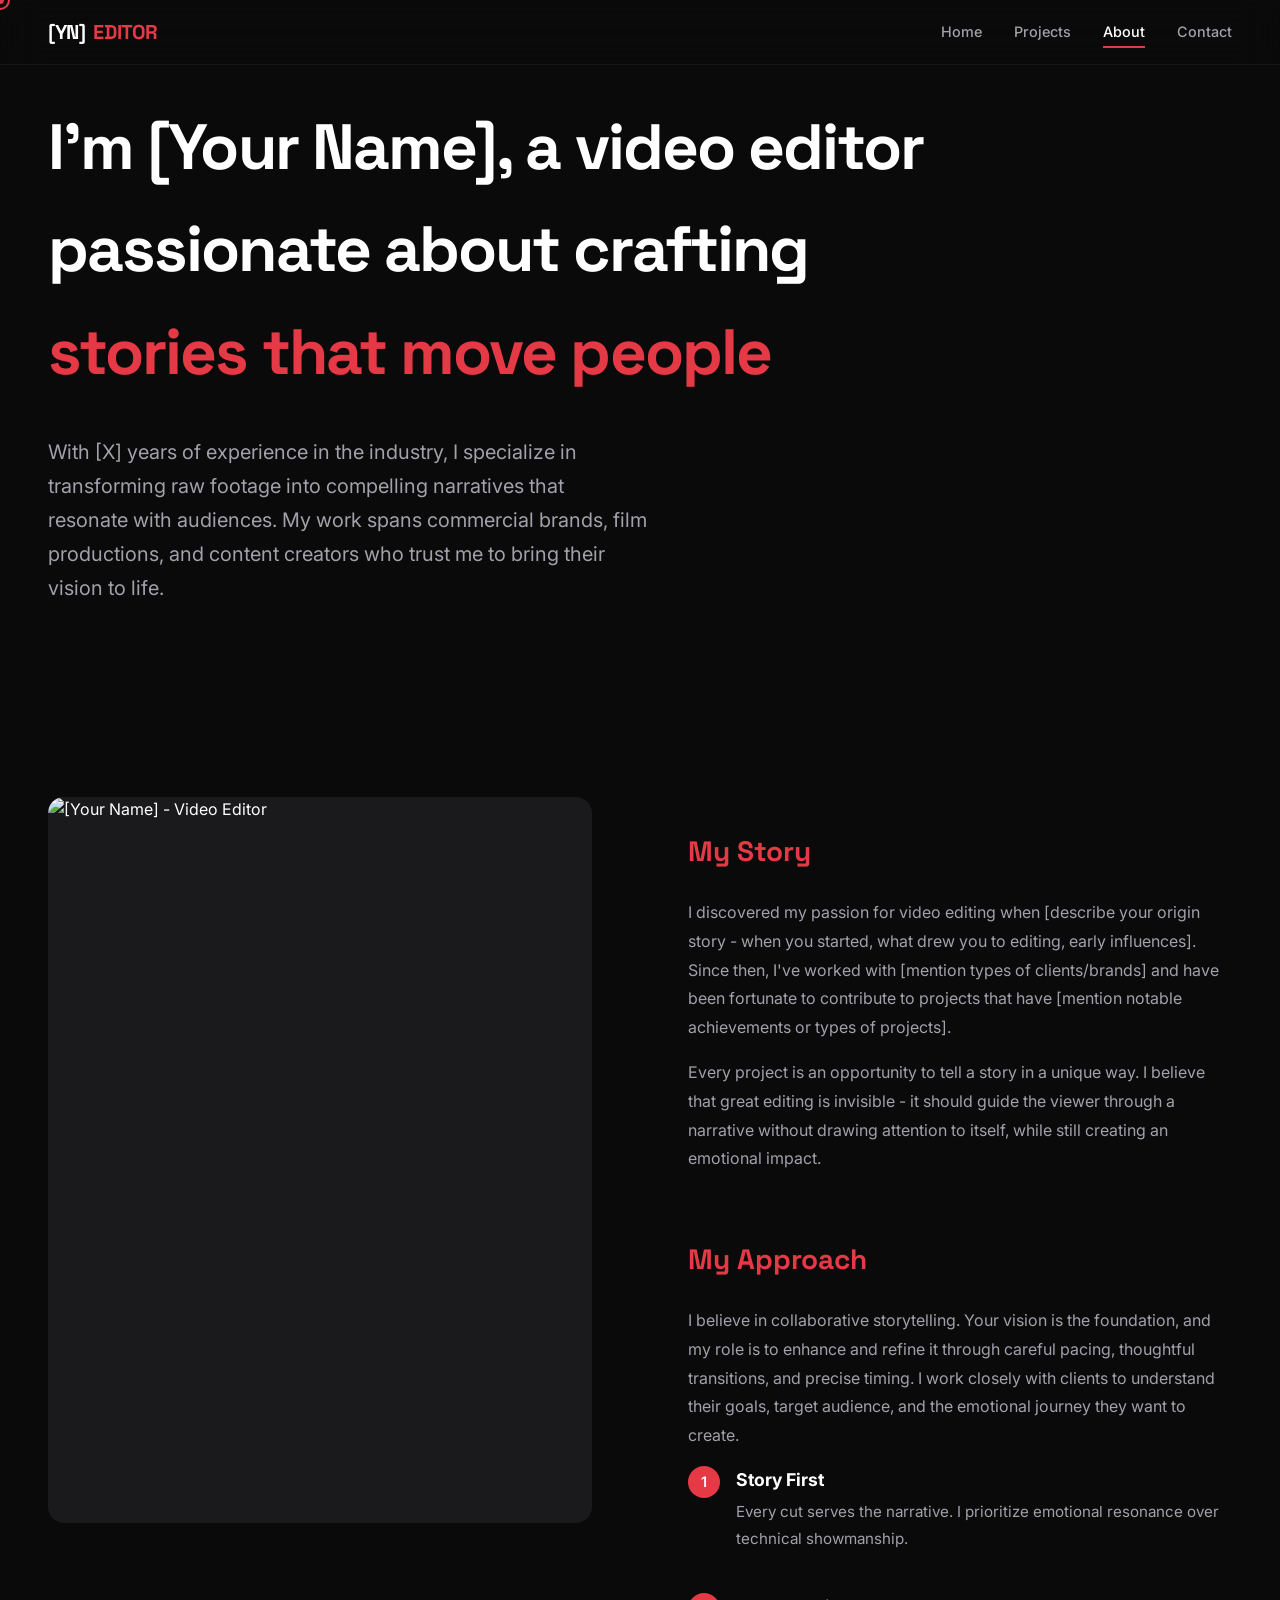
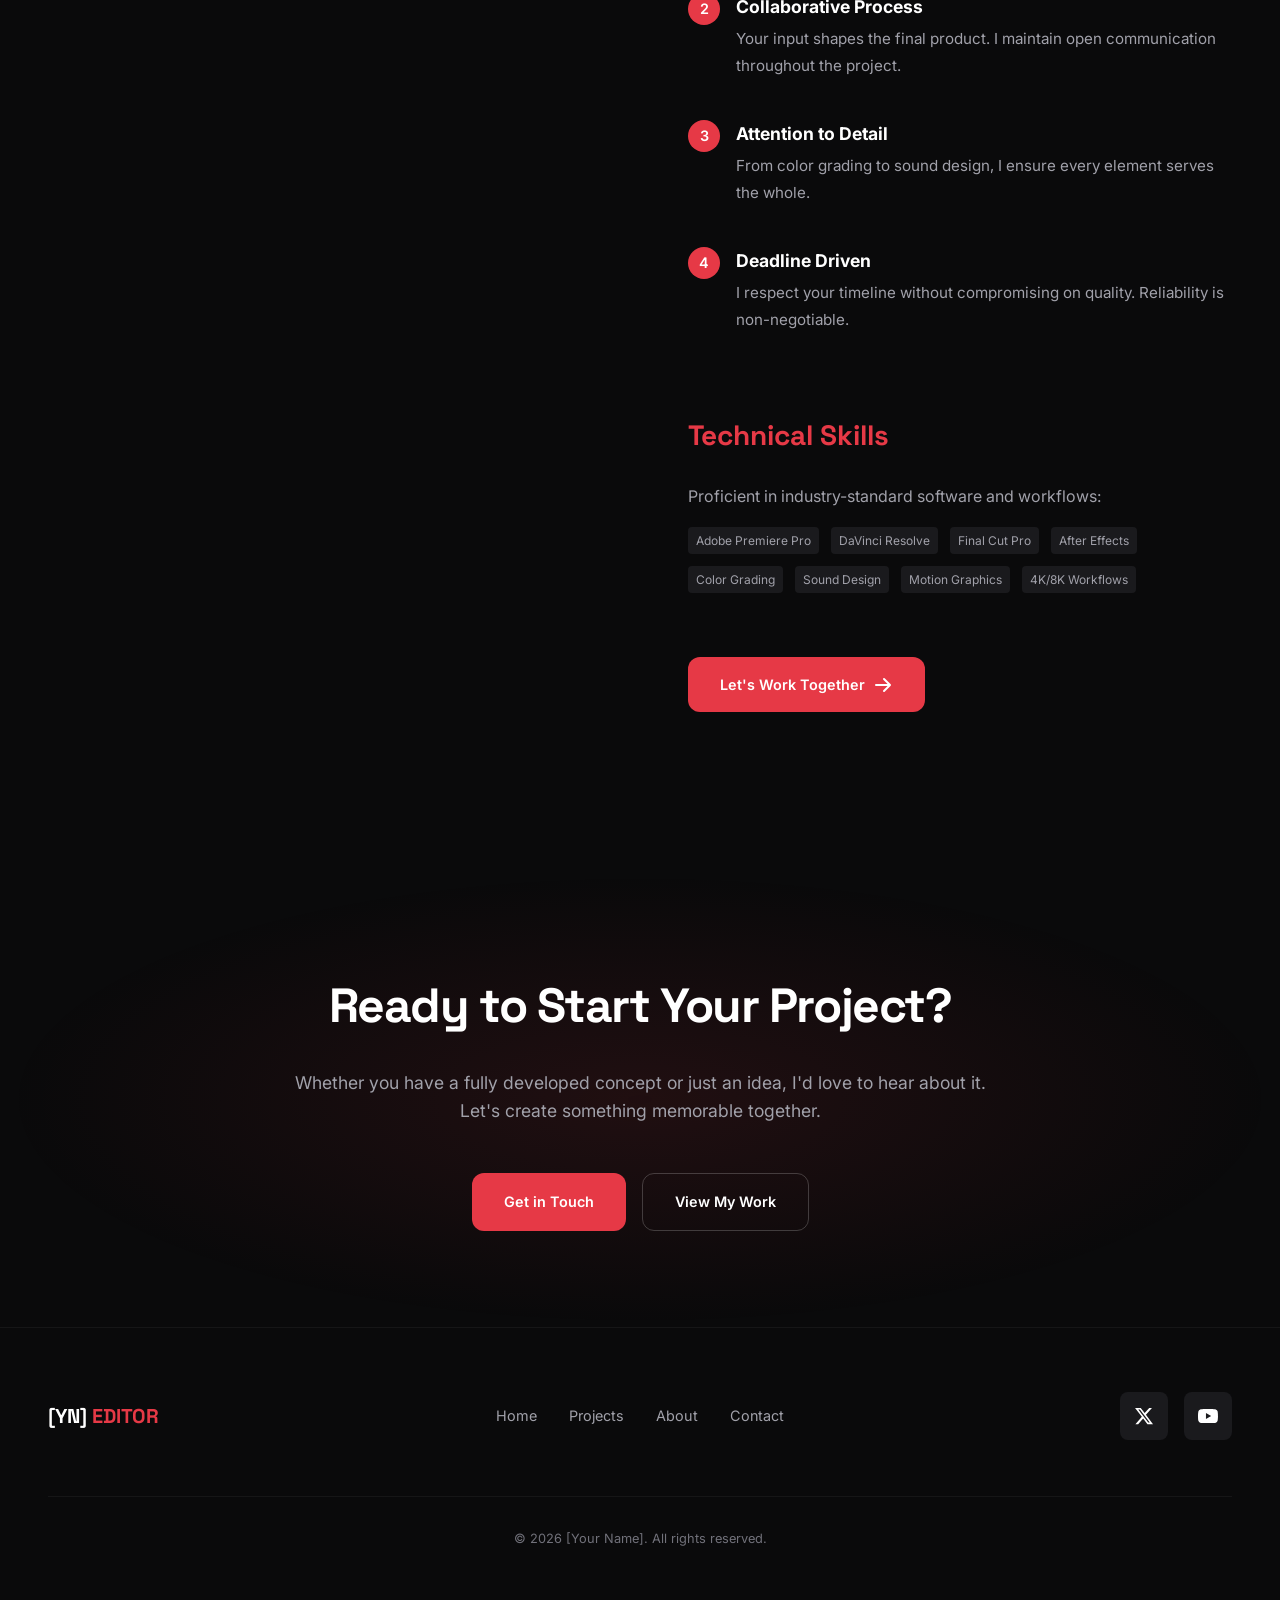
==== video-editor-portfolio/about.html @ 40b0de00 "Add files via upload" ====
<!DOCTYPE html>
<html lang="en">
<head>
  <meta charset="UTF-8">
  <meta name="viewport" content="width=device-width, initial-scale=1.0">
  <meta name="description" content="Learn about [Your Name] - professional video editor specializing in commercial, film, and content creator projects. Discover my approach to visual storytelling.">

  <!-- Favicon -->
  <link rel="icon" type="image/svg+xml" href="data:image/svg+xml,<svg xmlns='http://www.w3.org/2000/svg' viewBox='0 0 100 100'><text y='.9em' font-size='90'>🎬</text></svg>">

  <!-- Fonts -->
  <link rel="preconnect" href="https://fonts.googleapis.com">
  <link rel="preconnect" href="https://fonts.gstatic.com" crossorigin>
  <link href="https://fonts.googleapis.com/css2?family=Inter:wght@400;500;600;700&family=Space+Grotesk:wght@600;700&display=swap" rel="stylesheet">

  <!-- Styles -->
  <link rel="stylesheet" href="css/styles.css">

  <title>About | [Your Name] - Video Editor</title>
</head>
<body>
  <!-- Custom Cursor -->
  <div class="cursor"></div>
  <div class="cursor-follower"></div>

  <!-- Navigation -->
  <nav class="nav">
    <a href="index.html" class="nav-logo">
      [YN] <span>EDITOR</span>
    </a>

    <ul class="nav-links">
      <li><a href="index.html" class="nav-link">Home</a></li>
      <li><a href="projects.html" class="nav-link">Projects</a></li>
      <li><a href="about.html" class="nav-link active">About</a></li>
      <li><a href="contact.html" class="nav-link">Contact</a></li>
    </ul>

    <button class="nav-toggle" aria-label="Toggle menu">
      <span></span>
      <span></span>
      <span></span>
    </button>
  </nav>

  <!-- About Hero -->
  <section class="about-intro">
    <div class="reveal">
      <h1>I'm [Your Name], a video editor passionate about crafting <span class="text-accent">stories that move people</span></h1>
      <p>With [X] years of experience in the industry, I specialize in transforming raw footage into compelling narratives that resonate with audiences. My work spans commercial brands, film productions, and content creators who trust me to bring their vision to life.</p>
    </div>
  </section>

  <!-- About Content -->
  <section class="about-content">
    <div class="about-image reveal">
      <div class="about-image-container">
        <!-- PLACEHOLDER: Replace with your photo -->
        <img src="https://images.unsplash.com/photo-1507003211169-0a1dd7228f2d?w=600&q=80" alt="[Your Name] - Video Editor" loading="lazy">
      </div>
    </div>

    <div class="about-text">
      <!-- Story Section -->
      <div class="about-section reveal">
        <h2>My Story</h2>
        <p>I discovered my passion for video editing when [describe your origin story - when you started, what drew you to editing, early influences]. Since then, I've worked with [mention types of clients/brands] and have been fortunate to contribute to projects that have [mention notable achievements or types of projects].</p>
        <p>Every project is an opportunity to tell a story in a unique way. I believe that great editing is invisible - it should guide the viewer through a narrative without drawing attention to itself, while still creating an emotional impact.</p>
      </div>

      <!-- Approach Section -->
      <div class="about-section reveal">
        <h2>My Approach</h2>
        <p>I believe in collaborative storytelling. Your vision is the foundation, and my role is to enhance and refine it through careful pacing, thoughtful transitions, and precise timing. I work closely with clients to understand their goals, target audience, and the emotional journey they want to create.</p>

        <ul class="philosophy-list">
          <li>
            <span class="philosophy-number">1</span>
            <div class="philosophy-content">
              <h3>Story First</h3>
              <p>Every cut serves the narrative. I prioritize emotional resonance over technical showmanship.</p>
            </div>
          </li>
          <li>
            <span class="philosophy-number">2</span>
            <div class="philosophy-content">
              <h3>Collaborative Process</h3>
              <p>Your input shapes the final product. I maintain open communication throughout the project.</p>
            </div>
          </li>
          <li>
            <span class="philosophy-number">3</span>
            <div class="philosophy-content">
              <h3>Attention to Detail</h3>
              <p>From color grading to sound design, I ensure every element serves the whole.</p>
            </div>
          </li>
          <li>
            <span class="philosophy-number">4</span>
            <div class="philosophy-content">
              <h3>Deadline Driven</h3>
              <p>I respect your timeline without compromising on quality. Reliability is non-negotiable.</p>
            </div>
          </li>
        </ul>
      </div>

      <!-- Skills Section -->
      <div class="about-section reveal">
        <h2>Technical Skills</h2>
        <p>Proficient in industry-standard software and workflows:</p>

        <div class="project-tags" style="gap: 0.75rem; margin-top: 1rem;">
          <span class="project-tag">Adobe Premiere Pro</span>
          <span class="project-tag">DaVinci Resolve</span>
          <span class="project-tag">Final Cut Pro</span>
          <span class="project-tag">After Effects</span>
          <span class="project-tag">Color Grading</span>
          <span class="project-tag">Sound Design</span>
          <span class="project-tag">Motion Graphics</span>
          <span class="project-tag">4K/8K Workflows</span>
        </div>
      </div>

      <!-- CTA -->
      <div class="about-section reveal">
        <a href="contact.html" class="btn btn-primary">
          Let's Work Together
          <svg width="20" height="20" viewBox="0 0 20 20" fill="currentColor">
            <path fill-rule="evenodd" d="M10.293 3.293a1 1 0 011.414 0l6 6a1 1 0 010 1.414l-6 6a1 1 0 01-1.414-1.414L14.586 11H3a1 1 0 110-2h11.586l-4.293-4.293a1 1 0 010-1.414z" clip-rule="evenodd"/>
          </svg>
        </a>
      </div>
    </div>
  </section>

  <!-- CTA Section -->
  <section class="cta-section">
    <div class="cta-content reveal">
      <h2>Ready to Start Your Project?</h2>
      <p>Whether you have a fully developed concept or just an idea, I'd love to hear about it. Let's create something memorable together.</p>
      <div class="cta-buttons">
        <a href="contact.html" class="btn btn-primary">
          Get in Touch
        </a>
        <a href="projects.html" class="btn btn-secondary">
          View My Work
        </a>
      </div>
    </div>
  </section>

  <!-- Footer -->
  <footer class="footer">
    <div class="footer-content">
      <a href="index.html" class="footer-logo">
        [YN] <span>EDITOR</span>
      </a>

      <div class="footer-links">
        <a href="index.html" class="footer-link">Home</a>
        <a href="projects.html" class="footer-link">Projects</a>
        <a href="about.html" class="footer-link">About</a>
        <a href="contact.html" class="footer-link">Contact</a>
      </div>

      <div class="footer-social">
        <a href="#" class="social-link" aria-label="X (Twitter)">
          <svg viewBox="0 0 24 24" fill="currentColor">
            <path d="M18.244 2.25h3.308l-7.227 8.26 8.502 11.24H16.17l-5.214-6.817L4.99 21.75H1.68l7.73-8.835L1.254 2.25H8.08l4.713 6.231zm-1.161 17.52h1.833L7.084 4.126H5.117z"/>
          </svg>
        </a>
        <a href="#" class="social-link" aria-label="YouTube">
          <svg viewBox="0 0 24 24" fill="currentColor">
            <path d="M23.498 6.186a3.016 3.016 0 0 0-2.122-2.136C19.505 3.545 12 3.545 12 3.545s-7.505 0-9.377.505A3.017 3.017 0 0 0 .502 6.186C0 8.07 0 12 0 12s0 3.93.502 5.814a3.016 3.016 0 0 0 2.122 2.136c1.871.505 9.376.505 9.376.505s7.505 0 9.377-.505a3.015 3.015 0 0 0 2.122-2.136C24 15.93 24 12 24 12s0-3.93-.502-5.814zM9.545 15.568V8.432L15.818 12l-6.273 3.568z"/>
          </svg>
        </a>
      </div>

      <p class="footer-copyright">
        © 2026 [Your Name]. All rights reserved.
      </p>
    </div>
  </footer>

  <script src="js/main.js"></script>
</body>
</html>
---- video-editor-portfolio/css/styles.css ----
/* ========================================
   VIDEO EDITOR PORTFOLIO - MAIN STYLES
   Experimental & Cinematic Design
   ======================================== */

/* CSS CUSTOM PROPERTIES */
:root {
  /* Colors - Dark Cinematic Palette */
  --color-bg-primary: #0a0a0b;
  --color-bg-secondary: #111113;
  --color-bg-tertiary: #1a1a1d;
  --color-bg-card: #141416;

  /* Accent Colors */
  --color-accent-primary: #e63946;
  --color-accent-secondary: #f4a261;
  --color-accent-glow: rgba(230, 57, 70, 0.4);

  /* Text Colors */
  --color-text-primary: #ffffff;
  --color-text-secondary: #a1a1aa;
  --color-text-muted: #71717a;

  /* Typography */
  --font-main: 'Inter', -apple-system, BlinkMacSystemFont, 'Segoe UI', sans-serif;
  --font-display: 'Space Grotesk', 'Inter', sans-serif;

  /* Spacing */
  --space-xs: 0.25rem;
  --space-sm: 0.5rem;
  --space-md: 1rem;
  --space-lg: 1.5rem;
  --space-xl: 2rem;
  --space-2xl: 3rem;
  --space-3xl: 4rem;
  --space-4xl: 6rem;

  /* Transitions */
  --transition-fast: 150ms cubic-bezier(0.4, 0, 0.2, 1);
  --transition-base: 300ms cubic-bezier(0.4, 0, 0.2, 1);
  --transition-slow: 500ms cubic-bezier(0.4, 0, 0.2, 1);
  --transition-smooth: 600ms cubic-bezier(0.34, 1.56, 0.64, 1);

  /* Border Radius */
  --radius-sm: 4px;
  --radius-md: 8px;
  --radius-lg: 12px;
  --radius-xl: 16px;
  --radius-full: 9999px;

  /* Shadows */
  --shadow-glow: 0 0 40px var(--color-accent-glow);
  --shadow-card: 0 4px 24px rgba(0, 0, 0, 0.4);
  --shadow-hover: 0 8px 40px rgba(0, 0, 0, 0.6);
}

/* ========================================
   BASE RESET & TYPOGRAPHY
   ======================================== */

*, *::before, *::after {
  margin: 0;
  padding: 0;
  box-sizing: border-box;
}

html {
  scroll-behavior: smooth;
  -webkit-font-smoothing: antialiased;
  -moz-osx-font-smoothing: grayscale;
}

body {
  font-family: var(--font-main);
  background-color: var(--color-bg-primary);
  color: var(--color-text-primary);
  line-height: 1.6;
  overflow-x: hidden;
  cursor: none; /* Custom cursor enabled */
}

a {
  color: inherit;
  text-decoration: none;
  cursor: none;
}

button {
  font-family: inherit;
  cursor: none;
  border: none;
  background: none;
}

img, video {
  max-width: 100%;
  height: auto;
  display: block;
}

/* Custom Cursor */
.cursor {
  width: 20px;
  height: 20px;
  border: 2px solid var(--color-accent-primary);
  border-radius: 50%;
  position: fixed;
  pointer-events: none;
  z-index: 10000;
  transition: transform 0.1s ease, background 0.2s ease;
  transform: translate(-50%, -50%);
}

.cursor.hover {
  transform: translate(-50%, -50%) scale(1.5);
  background: var(--color-accent-primary);
  opacity: 0.3;
}

.cursor-follower {
  width: 8px;
  height: 8px;
  background: var(--color-accent-primary);
  border-radius: 50%;
  position: fixed;
  pointer-events: none;
  z-index: 10001;
  transition: transform 0.08s ease;
  transform: translate(-50%, -50%);
}

/* ========================================
   NAVIGATION
   ======================================== */

.nav {
  position: fixed;
  top: 0;
  left: 0;
  right: 0;
  z-index: 1000;
  padding: var(--space-md) var(--space-2xl);
  display: flex;
  justify-content: space-between;
  align-items: center;
  background: rgba(10, 10, 11, 0.8);
  backdrop-filter: blur(20px);
  border-bottom: 1px solid rgba(255, 255, 255, 0.05);
  transition: transform var(--transition-base);
}

.nav.hidden {
  transform: translateY(-100%);
}

.nav-logo {
  font-family: var(--font-display);
  font-size: 1.25rem;
  font-weight: 700;
  letter-spacing: -0.02em;
  color: var(--color-text-primary);
  display: flex;
  align-items: center;
  gap: var(--space-sm);
}

.nav-logo span {
  color: var(--color-accent-primary);
}

.nav-links {
  display: flex;
  gap: var(--space-xl);
  list-style: none;
}

.nav-link {
  font-size: 0.9rem;
  font-weight: 500;
  color: var(--color-text-secondary);
  position: relative;
  padding: var(--space-sm) 0;
  transition: color var(--transition-fast);
}

.nav-link::after {
  content: '';
  position: absolute;
  bottom: 0;
  left: 0;
  width: 0;
  height: 2px;
  background: var(--color-accent-primary);
  transition: width var(--transition-base);
}

.nav-link:hover,
.nav-link.active {
  color: var(--color-text-primary);
}

.nav-link:hover::after,
.nav-link.active::after {
  width: 100%;
}

/* Mobile Menu Toggle */
.nav-toggle {
  display: none;
  flex-direction: column;
  gap: 5px;
  padding: var(--space-sm);
}

.nav-toggle span {
  width: 24px;
  height: 2px;
  background: var(--color-text-primary);
  transition: var(--transition-base);
}

/* ========================================
   HERO SECTION
   ======================================== */

.hero {
  min-height: 100vh;
  display: flex;
  flex-direction: column;
  justify-content: center;
  padding: var(--space-4xl) var(--space-2xl);
  position: relative;
  overflow: hidden;
}

.hero::before {
  content: '';
  position: absolute;
  top: 0;
  left: 0;
  right: 0;
  bottom: 0;
  background:
    radial-gradient(ellipse at 20% 20%, rgba(230, 57, 70, 0.08) 0%, transparent 50%),
    radial-gradient(ellipse at 80% 80%, rgba(244, 162, 97, 0.05) 0%, transparent 50%);
  pointer-events: none;
}

.hero-content {
  max-width: 800px;
  position: relative;
  z-index: 1;
}

.hero-badge {
  display: inline-flex;
  align-items: center;
  gap: var(--space-sm);
  padding: var(--space-xs) var(--space-md);
  background: rgba(230, 57, 70, 0.1);
  border: 1px solid rgba(230, 57, 70, 0.3);
  border-radius: var(--radius-full);
  font-size: 0.8rem;
  color: var(--color-accent-primary);
  margin-bottom: var(--space-xl);
  animation: fadeInUp 0.8s ease forwards;
}

.hero-badge::before {
  content: '';
  width: 6px;
  height: 6px;
  background: rgba(170, 255, 0, 1);
  border-radius: 50%;
  animation: pulse 2s infinite;
}

.hero-title {
  font-family: var(--font-display);
  font-size: clamp(3rem, 10vw, 7rem);
  font-weight: 700;
  line-height: 0.95;
  letter-spacing: -0.04em;
  margin-bottom: var(--space-xl);
  animation: fadeInUp 0.8s ease 0.1s forwards;
  opacity: 0;
}

.hero-title .line {
  display: block;
}

.hero-title .highlight {
  color: var(--color-accent-primary);
  position: relative;
}

.hero-subtitle {
  font-size: 1.25rem;
  color: var(--color-text-secondary);
  max-width: 500px;
  margin-bottom: var(--space-2xl);
  animation: fadeInUp 0.8s ease 0.2s forwards;
  opacity: 0;
}

.hero-cta {
  display: flex;
  gap: var(--space-md);
  flex-wrap: wrap;
  animation: fadeInUp 0.8s ease 0.3s forwards;
  opacity: 0;
}

/* Hero Scroll Indicator */
.hero-scroll {
  position: absolute;
  bottom: var(--space-2xl);
  left: 50%;
  transform: translateX(-50%);
  display: flex;
  flex-direction: column;
  align-items: center;
  gap: var(--space-sm);
  animation: fadeInUp 0.8s ease 0.5s forwards, float 3s ease-in-out infinite 1s;
  opacity: 0;
}

.hero-scroll span {
  font-size: 0.75rem;
  color: var(--color-text-muted);
  text-transform: uppercase;
  letter-spacing: 0.1em;
}

.hero-scroll .mouse {
  width: 24px;
  height: 38px;
  border: 2px solid var(--color-text-muted);
  border-radius: var(--radius-full);
  position: relative;
}

.hero-scroll .mouse::before {
  content: '';
  position: absolute;
  top: 8px;
  left: 50%;
  width: 4px;
  height: 8px;
  background: var(--color-accent-primary);
  border-radius: var(--radius-full);
  transform: translateX(-50%);
  animation: scroll 2s ease-in-out infinite;
}

/* ========================================
   BUTTONS
   ======================================== */

.btn {
  display: inline-flex;
  align-items: center;
  justify-content: center;
  gap: var(--space-sm);
  padding: var(--space-md) var(--space-xl);
  font-size: 0.9rem;
  font-weight: 600;
  border-radius: var(--radius-lg);
  transition: var(--transition-base);
  position: relative;
  overflow: hidden;
}

.btn-primary {
  background: var(--color-accent-primary);
  color: var(--color-text-primary);
}

.btn-primary:hover {
  background: #c1121f;
  transform: translateY(-2px);
  box-shadow: var(--shadow-glow);
}

.btn-secondary {
  background: transparent;
  color: var(--color-text-primary);
  border: 1px solid rgba(255, 255, 255, 0.2);
}

.btn-secondary:hover {
  background: rgba(255, 255, 255, 0.05);
  border-color: rgba(255, 255, 255, 0.4);
}

.btn-ghost {
  color: var(--color-text-secondary);
}

.btn-ghost:hover {
  color: var(--color-text-primary);
}

/* ========================================
   SECTION STYLES
   ======================================== */

.section {
  padding: var(--space-4xl) var(--space-2xl);
  position: relative;
}

.section-header {
  margin-bottom: var(--space-3xl);
}

.section-title {
  font-family: var(--font-display);
  font-size: clamp(2rem, 5vw, 3.5rem);
  font-weight: 700;
  letter-spacing: -0.03em;
  margin-bottom: var(--space-md);
}

.section-subtitle {
  font-size: 1.1rem;
  color: var(--color-text-secondary);
  max-width: 600px;
}

/* ========================================
   CLIENT LOGOS SECTION
   ======================================== */

.clients {
  padding: var(--space-3xl) var(--space-2xl);
  border-top: 1px solid rgba(255, 255, 255, 0.05);
  border-bottom: 1px solid rgba(255, 255, 255, 0.05);
  overflow: hidden;
}

.clients-title {
  font-size: 0.8rem;
  text-transform: uppercase;
  letter-spacing: 0.1em;
  color: var(--color-text-muted);
  margin-bottom: var(--space-xl);
  text-align: center;
}

.clients-track {
  display: flex;
  gap: var(--space-3xl);
  animation: scroll 20s linear infinite;
}

.clients-track:hover {
  animation-play-state: paused;
}

.client-logo {
  flex-shrink: 0;
  height: 40px;
  display: flex;
  align-items: center;
  justify-content: center;
  opacity: 0.5;
  transition: opacity var(--transition-fast);
}

.client-logo:hover {
  opacity: 1;
}

.client-logo svg {
  height: 100%;
  width: auto;
}

/* ========================================
   FILTER BUTTONS
   ======================================== */

.filter {
  display: flex;
  gap: var(--space-sm);
  flex-wrap: wrap;
  margin-bottom: var(--space-2xl);
}

.filter-btn {
  padding: var(--space-sm) var(--space-lg);
  font-size: 0.85rem;
  font-weight: 500;
  color: var(--color-text-secondary);
  background: var(--color-bg-tertiary);
  border-radius: var(--radius-full);
  transition: var(--transition-base);
  border: 1px solid transparent;
}

.filter-btn:hover {
  color: var(--color-text-primary);
  background: var(--color-bg-card);
}

.filter-btn.active {
  color: var(--color-text-primary);
  background: var(--color-accent-primary);
  border-color: var(--color-accent-primary);
}

/* ========================================
   PROJECT GRID
   ======================================== */

.projects-grid {
  display: grid;
  grid-template-columns: repeat(auto-fit, minmax(350px, 1fr));
  gap: var(--space-xl);
}

.project-card {
  position: relative;
  border-radius: var(--radius-xl);
  overflow: hidden;
  background: var(--color-bg-card);
  transition: var(--transition-smooth);
  opacity: 1;
  transform: translateY(0);
}

.project-card.hidden {
  display: none;
}

.project-card.animating {
  opacity: 0;
  transform: translateY(20px);
}

.project-card:hover {
  transform: translateY(-8px);
  box-shadow: var(--shadow-hover);
}

.project-thumbnail {
  position: relative;
  aspect-ratio: 16/9;
  overflow: hidden;
  background: var(--color-bg-tertiary);
}

.project-thumbnail img {
  width: 100%;
  height: 100%;
  object-fit: cover;
  transition: transform var(--transition-slow);
}

.project-card:hover .project-thumbnail img {
  transform: scale(1.05);
}

.project-overlay {
  position: absolute;
  inset: 0;
  background: linear-gradient(to top, rgba(0, 0, 0, 0.9) 0%, transparent 60%);
  display: flex;
  flex-direction: column;
  justify-content: flex-end;
  padding: var(--space-xl);
  opacity: 0;
  transition: opacity var(--transition-base);
}

.project-card:hover .project-overlay {
  opacity: 1;
}

.project-overlay .btn {
  align-self: flex-start;
  margin-top: var(--space-md);
}

.project-category {
  display: inline-flex;
  align-items: center;
  gap: var(--space-xs);
  font-size: 0.75rem;
  text-transform: uppercase;
  letter-spacing: 0.1em;
  color: var(--color-accent-secondary);
  margin-bottom: var(--space-sm);
}

.project-info {
  padding: var(--space-lg);
}

.project-client {
  font-size: 0.85rem;
  color: var(--color-text-muted);
  margin-bottom: var(--space-xs);
}

.project-title {
  font-family: var(--font-display);
  font-size: 1.25rem;
  font-weight: 600;
  margin-bottom: var(--space-sm);
}

.project-tags {
  display: flex;
  gap: var(--space-sm);
  flex-wrap: wrap;
}

.project-tag {
  font-size: 0.75rem;
  padding: var(--space-xs) var(--space-sm);
  background: var(--color-bg-tertiary);
  color: var(--color-text-secondary);
  border-radius: var(--radius-sm);
}

/* Asymmetric Layout for Featured Projects */
.project-card.large {
  grid-column: span 2;
}

@media (max-width: 768px) {
  .project-card.large {
    grid-column: span 1;
  }
}

/* ========================================
   PROJECT DETAIL PAGE
   ======================================== */

.project-hero {
  min-height: 60vh;
  display: flex;
  flex-direction: column;
  justify-content: flex-end;
  padding: var(--space-4xl) var(--space-2xl);
  position: relative;
  background: var(--color-bg-secondary);
}

.project-hero::before {
  content: '';
  position: absolute;
  inset: 0;
  background: linear-gradient(to top, var(--color-bg-primary) 0%, transparent 50%);
  pointer-events: none;
}

.project-hero-content {
  max-width: 800px;
  position: relative;
  z-index: 1;
}

.project-hero .project-category {
  margin-bottom: var(--space-lg);
}

.project-hero h1 {
  font-family: var(--font-display);
  font-size: clamp(2.5rem, 6vw, 4rem);
  font-weight: 700;
  letter-spacing: -0.03em;
  margin-bottom: var(--space-lg);
}

.project-meta {
  display: flex;
  gap: var(--space-xl);
  flex-wrap: wrap;
  margin-bottom: var(--space-xl);
}

.project-meta-item {
  display: flex;
  flex-direction: column;
  gap: var(--space-xs);
}

.project-meta-label {
  font-size: 0.75rem;
  text-transform: uppercase;
  letter-spacing: 0.1em;
  color: var(--color-text-muted);
}

.project-meta-value {
  font-weight: 500;
}

.project-video {
  width: 100%;
  max-width: 1200px;
  margin: 0 auto;
  padding: var(--space-2xl);
}

.video-container {
  position: relative;
  aspect-ratio: 16/9;
  border-radius: var(--radius-xl);
  overflow: hidden;
  background: var(--color-bg-tertiary);
}

.video-container iframe,
.video-container video {
  width: 100%;
  height: 100%;
  border: none;
}

.project-description {
  max-width: 800px;
  margin: 0 auto;
  padding: var(--space-3xl) var(--space-2xl);
}

.project-description h2 {
  font-family: var(--font-display);
  font-size: 1.75rem;
  margin-bottom: var(--space-lg);
}

.project-description p {
  font-size: 1.1rem;
  color: var(--color-text-secondary);
  margin-bottom: var(--space-lg);
}

/* ========================================
   ABOUT PAGE
   ======================================== */

.about-intro {
  min-height: 60vh;
  display: flex;
  flex-direction: column;
  justify-content: center;
  padding: var(--space-4xl) var(--space-2xl);
}

.about-intro h1 {
  font-family: var(--font-display);
  font-size: clamp(2.5rem, 6vw, 4rem);
  font-weight: 700;
  letter-spacing: -0.03em;
  max-width: 900px;
  margin-bottom: var(--space-xl);
}

.about-intro p {
  font-size: 1.25rem;
  color: var(--color-text-secondary);
  max-width: 600px;
  line-height: 1.7;
}

.about-content {
  display: grid;
  grid-template-columns: 1fr 1fr;
  gap: var(--space-4xl);
  padding: var(--space-4xl) var(--space-2xl);
  max-width: 1400px;
  margin: 0 auto;
}

.about-image {
  position: relative;
}

.about-image-container {
  position: sticky;
  top: 100px;
  aspect-ratio: 3/4;
  border-radius: var(--radius-xl);
  overflow: hidden;
  background: var(--color-bg-tertiary);
}

.about-image-container img {
  width: 100%;
  height: 100%;
  object-fit: cover;
}

.about-text {
  padding-top: var(--space-xl);
}

.about-section {
  margin-bottom: var(--space-3xl);
}

.about-section h2 {
  font-family: var(--font-display);
  font-size: 1.75rem;
  margin-bottom: var(--space-lg);
  color: var(--color-accent-primary);
}

.about-section p {
  color: var(--color-text-secondary);
  margin-bottom: var(--space-md);
  line-height: 1.8;
}

.philosophy-list {
  list-style: none;
  display: flex;
  flex-direction: column;
  gap: var(--space-lg);
}

.philosophy-list li {
  display: flex;
  gap: var(--space-md);
  align-items: flex-start;
}

.philosophy-number {
  width: 32px;
  height: 32px;
  display: flex;
  align-items: center;
  justify-content: center;
  background: var(--color-accent-primary);
  color: var(--color-text-primary);
  font-weight: 600;
  font-size: 0.9rem;
  border-radius: var(--radius-full);
  flex-shrink: 0;
}

.philosophy-content h3 {
  font-size: 1.1rem;
  margin-bottom: var(--space-xs);
}

.philosophy-content p {
  font-size: 0.95rem;
}

/* ========================================
   CONTACT PAGE
   ======================================== */

.contact-hero {
  min-height: 50vh;
  display: flex;
  flex-direction: column;
  justify-content: center;
  padding: var(--space-4xl) var(--space-2xl);
}

.contact-hero h1 {
  font-family: var(--font-display);
  font-size: clamp(2.5rem, 6vw, 4rem);
  font-weight: 700;
  letter-spacing: -0.03em;
  margin-bottom: var(--space-lg);
}

.contact-hero p {
  font-size: 1.25rem;
  color: var(--color-text-secondary);
  max-width: 500px;
}

.contact-content {
  display: grid;
  grid-template-columns: 1fr 1fr;
  gap: var(--space-4xl);
  padding: var(--space-2xl) var(--space-2xl) var(--space-4xl);
  max-width: 1200px;
  margin: 0 auto;
}

.contact-form-container {
  background: var(--color-bg-secondary);
  padding: var(--space-2xl);
  border-radius: var(--radius-xl);
  border: 1px solid rgba(255, 255, 255, 0.05);
}

.contact-form h2 {
  font-family: var(--font-display);
  font-size: 1.5rem;
  margin-bottom: var(--space-xl);
}

.form-group {
  margin-bottom: var(--space-lg);
}

.form-group label {
  display: block;
  font-size: 0.85rem;
  font-weight: 500;
  margin-bottom: var(--space-sm);
  color: var(--color-text-secondary);
}

.form-group input,
.form-group textarea,
.form-group select {
  width: 100%;
  padding: var(--space-md);
  font-family: inherit;
  font-size: 1rem;
  color: var(--color-text-primary);
  background: var(--color-bg-primary);
  border: 1px solid rgba(255, 255, 255, 0.1);
  border-radius: var(--radius-md);
  transition: var(--transition-fast);
}

.form-group input:focus,
.form-group textarea:focus,
.form-group select:focus {
  outline: none;
  border-color: var(--color-accent-primary);
  box-shadow: 0 0 0 3px rgba(230, 57, 70, 0.1);
}

.form-group textarea {
  min-height: 150px;
  resize: vertical;
}

.form-row {
  display: grid;
  grid-template-columns: 1fr 1fr;
  gap: var(--space-md);
}

.form-submit {
  width: 100%;
  padding: var(--space-md);
  margin-top: var(--space-md);
}

.form-note {
  font-size: 0.8rem;
  color: var(--color-text-muted);
  text-align: center;
  margin-top: var(--space-md);
}

.contact-info {
  display: flex;
  flex-direction: column;
  gap: var(--space-xl);
}

.contact-card {
  background: var(--color-bg-secondary);
  padding: var(--space-xl);
  border-radius: var(--radius-xl);
  border: 1px solid rgba(255, 255, 255, 0.05);
}

.contact-card h3 {
  font-family: var(--font-display);
  font-size: 1.25rem;
  margin-bottom: var(--space-md);
}

.contact-card p {
  color: var(--color-text-secondary);
  margin-bottom: var(--space-lg);
}

.contact-card .btn {
  width: 100%;
}

/* Social Links */
.social-links {
  display: flex;
  gap: var(--space-md);
  margin-top: var(--space-lg);
}

.social-link {
  width: 48px;
  height: 48px;
  display: flex;
  align-items: center;
  justify-content: center;
  background: var(--color-bg-tertiary);
  border-radius: var(--radius-md);
  transition: var(--transition-base);
}

.social-link:hover {
  background: var(--color-accent-primary);
  transform: translateY(-3px);
}

.social-link svg {
  width: 20px;
  height: 20px;
  fill: currentColor;
}

/* ========================================
   FOOTER
   ======================================== */

.footer {
  padding: var(--space-3xl) var(--space-2xl);
  border-top: 1px solid rgba(255, 255, 255, 0.05);
}

.footer-content {
  display: flex;
  justify-content: space-between;
  align-items: center;
  flex-wrap: wrap;
  gap: var(--space-lg);
}

.footer-logo {
  font-family: var(--font-display);
  font-size: 1.25rem;
  font-weight: 700;
}

.footer-logo span {
  color: var(--color-accent-primary);
}

.footer-links {
  display: flex;
  gap: var(--space-xl);
}

.footer-link {
  font-size: 0.9rem;
  color: var(--color-text-secondary);
  transition: color var(--transition-fast);
}

.footer-link:hover {
  color: var(--color-text-primary);
}

.footer-social {
  display: flex;
  gap: var(--space-md);
}

.footer-copyright {
  width: 100%;
  text-align: center;
  font-size: 0.8rem;
  color: var(--color-text-muted);
  margin-top: var(--space-xl);
  padding-top: var(--space-xl);
  border-top: 1px solid rgba(255, 255, 255, 0.05);
}

/* ========================================
   TESTIMONIALS SECTION
   ======================================== */

.testimonials {
  padding: var(--space-4xl) var(--space-2xl);
  background: var(--color-bg-secondary);
}

.testimonials-grid {
  display: grid;
  grid-template-columns: repeat(auto-fit, minmax(300px, 1fr));
  gap: var(--space-xl);
  max-width: 1200px;
  margin: 0 auto;
}

.testimonial-card {
  background: var(--color-bg-primary);
  padding: var(--space-xl);
  border-radius: var(--radius-xl);
  border: 1px solid rgba(255, 255, 255, 0.05);
}

.testimonial-quote {
  font-size: 1rem;
  color: var(--color-text-secondary);
  line-height: 1.7;
  margin-bottom: var(--space-lg);
  font-style: italic;
}

.testimonial-author {
  display: flex;
  align-items: center;
  gap: var(--space-md);
}

.testimonial-avatar {
  width: 48px;
  height: 48px;
  border-radius: var(--radius-full);
  background: var(--color-bg-tertiary);
  display: flex;
  align-items: center;
  justify-content: center;
  font-weight: 600;
  color: var(--color-accent-primary);
}

.testimonial-info h4 {
  font-size: 0.95rem;
  margin-bottom: var(--space-xs);
}

.testimonial-info p {
  font-size: 0.8rem;
  color: var(--color-text-muted);
}

/* ========================================
   CTA SECTION
   ======================================== */

.cta-section {
  padding: var(--space-4xl) var(--space-2xl);
  text-align: center;
  position: relative;
  overflow: hidden;
}

.cta-section::before {
  content: '';
  position: absolute;
  inset: 0;
  background: radial-gradient(ellipse at center, rgba(230, 57, 70, 0.1) 0%, transparent 70%);
  pointer-events: none;
}

.cta-content {
  position: relative;
  z-index: 1;
  max-width: 700px;
  margin: 0 auto;
}

.cta-section h2 {
  font-family: var(--font-display);
  font-size: clamp(2rem, 5vw, 3rem);
  font-weight: 700;
  letter-spacing: -0.03em;
  margin-bottom: var(--space-lg);
}

.cta-section p {
  font-size: 1.1rem;
  color: var(--color-text-secondary);
  margin-bottom: var(--space-2xl);
}

.cta-buttons {
  display: flex;
  gap: var(--space-md);
  justify-content: center;
  flex-wrap: wrap;
}

/* ========================================
   ANIMATIONS
   ======================================== */

@keyframes fadeInUp {
  from {
    opacity: 0;
    transform: translateY(30px);
  }
  to {
    opacity: 1;
    transform: translateY(0);
  }
}

@keyframes float {
  0%, 100% {
    transform: translateX(-50%) translateY(0);
  }
  50% {
    transform: translateX(-50%) translateY(-10px);
  }
}

@keyframes scroll {
  0% {
    transform: translateY(0);
  }
  100% {
    transform: translateY(-50%);
  }
}

@keyframes pulse {
  0%, 100% {
    opacity: 1;
    transform: scale(1);
  }
  50% {
    opacity: 0.5;
    transform: scale(1.5);
  }
}

/* Reveal on Scroll Animation */
.reveal {
  opacity: 0;
  transform: translateY(40px);
  transition: opacity 0.8s ease, transform 0.8s ease;
}

.reveal.active {
  opacity: 1;
  transform: translateY(0);
}

/* ========================================
   LOADING STATE
   ======================================== */

.loading {
  display: flex;
  align-items: center;
  justify-content: center;
  min-height: 200px;
}

.loading::after {
  content: '';
  width: 40px;
  height: 40px;
  border: 3px solid var(--color-bg-tertiary);
  border-top-color: var(--color-accent-primary);
  border-radius: 50%;
  animation: spin 1s linear infinite;
}

@keyframes spin {
  to {
    transform: rotate(360deg);
  }
}

/* ========================================
   MOBILE RESPONSIVENESS
   ======================================== */

@media (max-width: 1024px) {
  .about-content {
    grid-template-columns: 1fr;
    gap: var(--space-2xl);
  }

  .about-image-container {
    position: relative;
    top: 0;
    max-width: 400px;
    margin: 0 auto;
  }

  .contact-content {
    grid-template-columns: 1fr;
  }
}

@media (max-width: 768px) {
  .nav {
    padding: var(--space-md) var(--space-lg);
  }

  .nav-links {
    position: fixed;
    top: 0;
    right: -100%;
    width: 80%;
    max-width: 400px;
    height: 100vh;
    background: var(--color-bg-secondary);
    flex-direction: column;
    padding: var(--space-4xl) var(--space-2xl);
    gap: var(--space-xl);
    transition: right var(--transition-base);
    border-left: 1px solid rgba(255, 255, 255, 0.05);
  }

  .nav-links.active {
    right: 0;
  }

  .nav-toggle {
    display: flex;
    z-index: 1001;
  }

  .nav-toggle.active span:nth-child(1) {
    transform: rotate(45deg) translate(5px, 5px);
  }

  .nav-toggle.active span:nth-child(2) {
    opacity: 0;
  }

  .nav-toggle.active span:nth-child(3) {
    transform: rotate(-45deg) translate(5px, -5px);
  }

  .section {
    padding: var(--space-3xl) var(--space-lg);
  }

  .hero {
    padding: var(--space-4xl) var(--space-lg);
  }

  .projects-grid {
    grid-template-columns: 1fr;
  }

  .form-row {
    grid-template-columns: 1fr;
  }

  .footer-content {
    flex-direction: column;
    text-align: center;
  }

  .footer-links {
    flex-wrap: wrap;
    justify-content: center;
  }

  .cursor,
  .cursor-follower {
    display: none;
  }

  body {
    cursor: auto;
  }
}

/* ========================================
   UTILITY CLASSES
   ======================================== */

.container {
  max-width: 1400px;
  margin: 0 auto;
  padding: 0 var(--space-2xl);
}

.text-center {
  text-align: center;
}

.text-accent {
  color: var(--color-accent-primary);
}

.mb-1 { margin-bottom: var(--space-sm); }
.mb-2 { margin-bottom: var(--space-md); }
.mb-3 { margin-bottom: var(--space-lg); }
.mb-4 { margin-bottom: var(--space-xl); }
.mb-5 { margin-bottom: var(--space-2xl); }
.mb-6 { margin-bottom: var(--space-3xl); }

.mt-1 { margin-top: var(--space-sm); }
.mt-2 { margin-top: var(--space-md); }
.mt-3 { margin-top: var(--space-lg); }
.mt-4 { margin-top: var(--space-xl); }
.mt-5 { margin-top: var(--space-2xl); }
.mt-6 { margin-top: var(--space-3xl); }
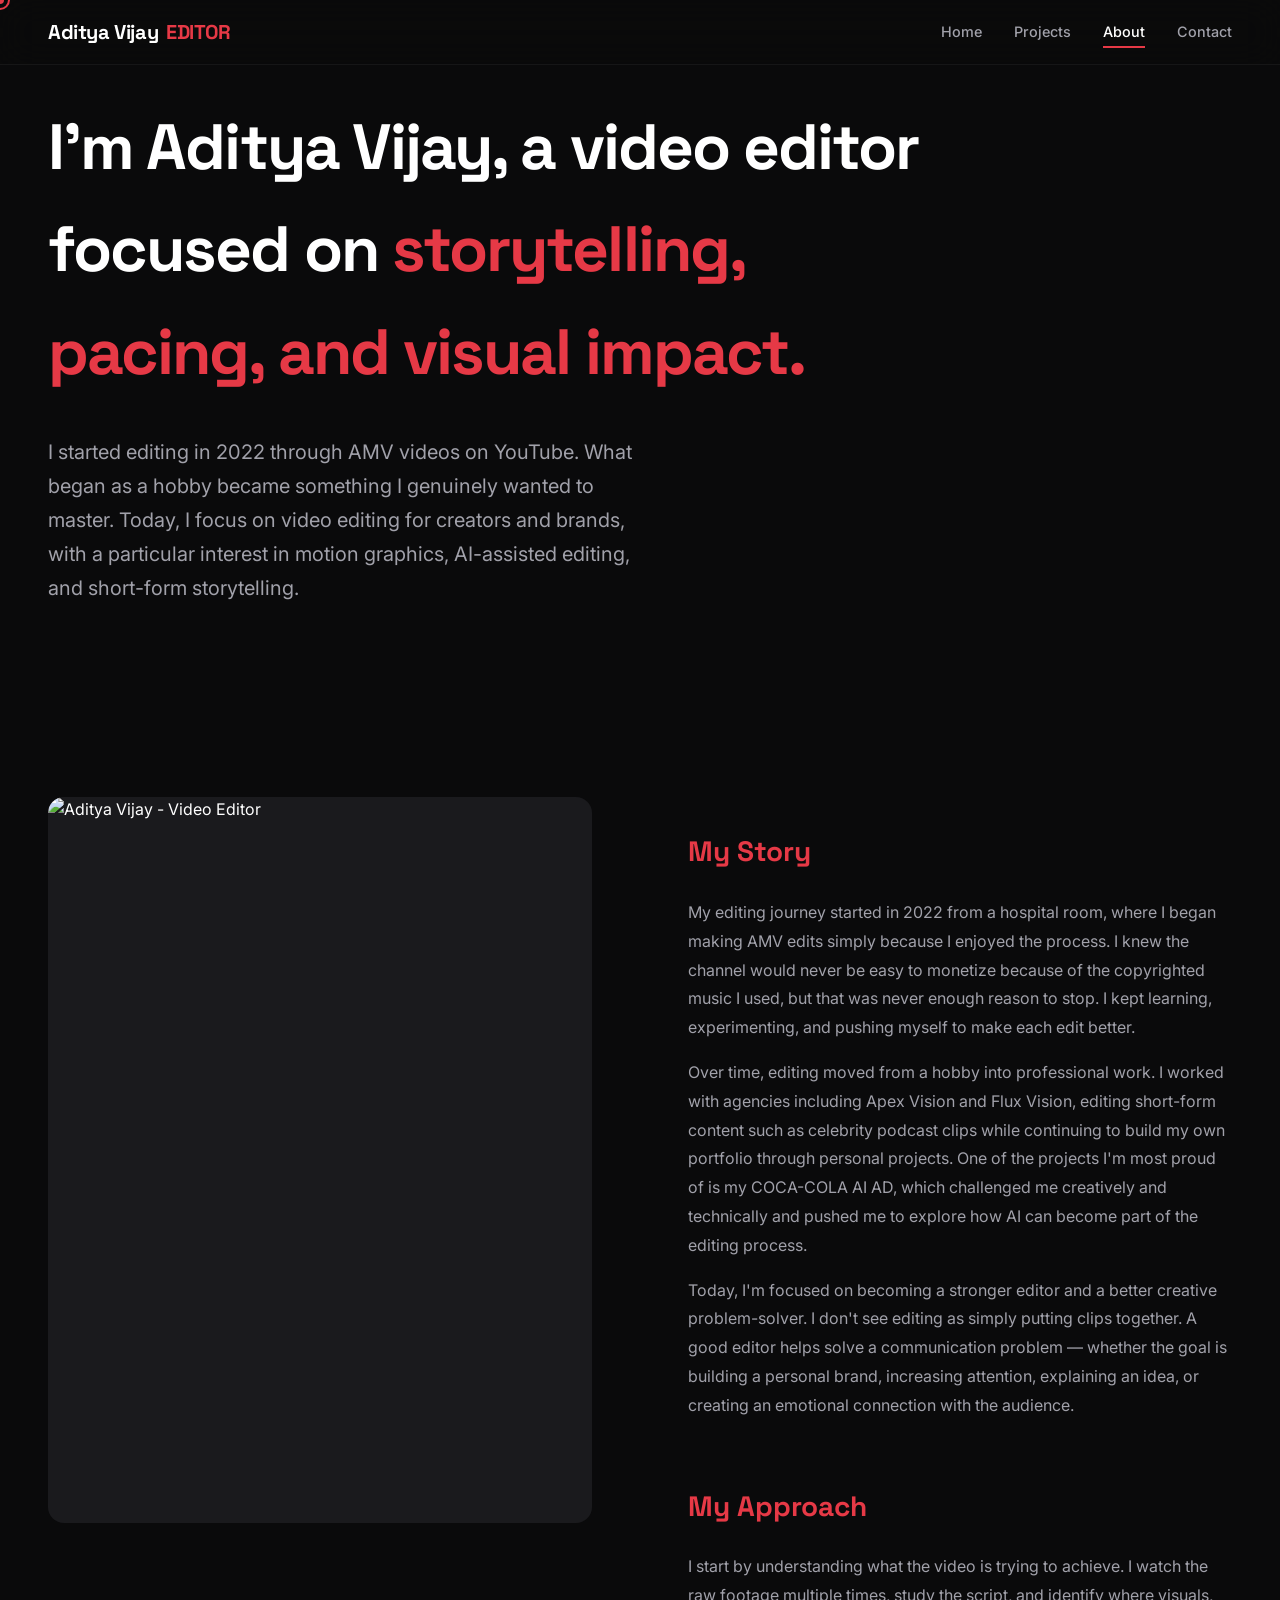
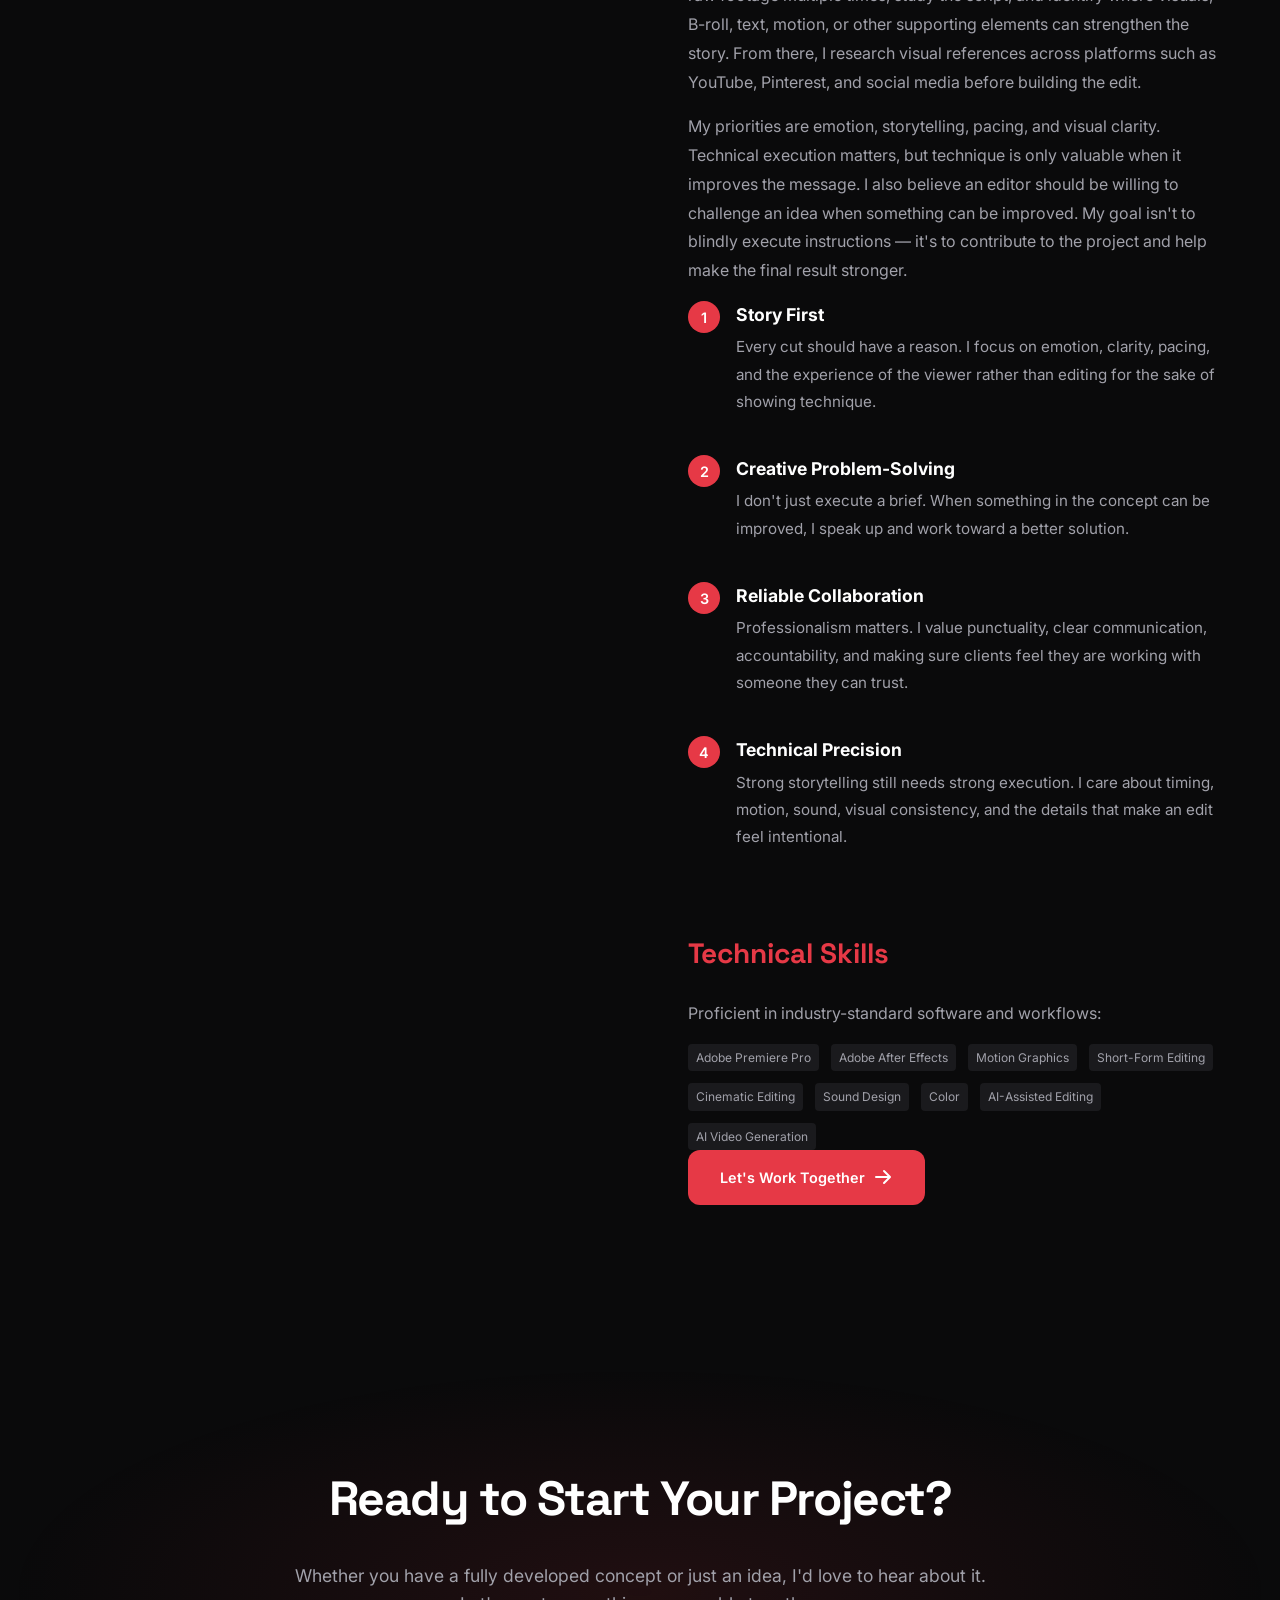
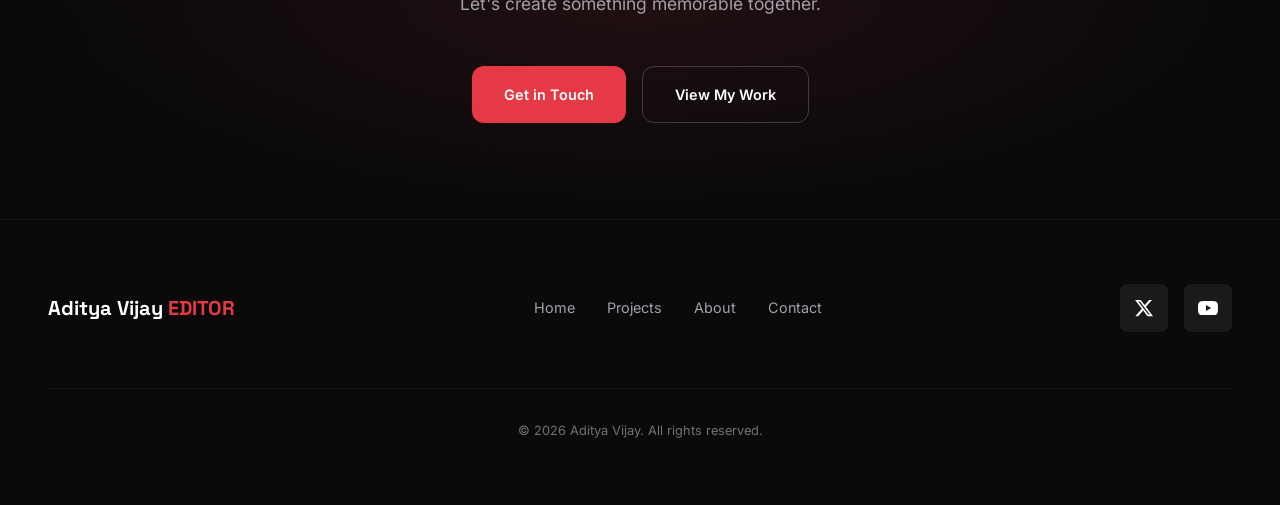
==== commit 27a939aa: "Update about.html" ====
--- a/video-editor-portfolio/about.html
+++ b/video-editor-portfolio/about.html
@@ -3,7 +3,7 @@
 <head>
   <meta charset="UTF-8">
   <meta name="viewport" content="width=device-width, initial-scale=1.0">
-  <meta name="description" content="Learn about [Your Name] - professional video editor specializing in commercial, film, and content creator projects. Discover my approach to visual storytelling.">
+  <meta name="description" content="Meet Aditya Vijay, a video editor focused on storytelling, pacing, motion graphics, AI-assisted editing, and short-form content. Learn about his approach, creative process, and journey from AMV editing to professional video editing.">
 
   <!-- Favicon -->
   <link rel="icon" type="image/svg+xml" href="data:image/svg+xml,<svg xmlns='http://www.w3.org/2000/svg' viewBox='0 0 100 100'><text y='.9em' font-size='90'>🎬</text></svg>">
@@ -16,7 +16,7 @@
   <!-- Styles -->
   <link rel="stylesheet" href="css/styles.css">
 
-  <title>About | [Your Name] - Video Editor</title>
+  <title>About Aditya Vijay | Video Editor</title>
 </head>
 <body>
   <!-- Custom Cursor -->
@@ -26,7 +26,7 @@
   <!-- Navigation -->
   <nav class="nav">
     <a href="index.html" class="nav-logo">
-      [YN] <span>EDITOR</span>
+      Aditya Vijay <span>EDITOR</span>
     </a>
 
     <ul class="nav-links">
@@ -45,18 +45,18 @@
 
   <!-- About Hero -->
   <section class="about-intro">
-    <div class="reveal">
-      <h1>I'm [Your Name], a video editor passionate about crafting <span class="text-accent">stories that move people</span></h1>
-      <p>With [X] years of experience in the industry, I specialize in transforming raw footage into compelling narratives that resonate with audiences. My work spans commercial brands, film productions, and content creators who trust me to bring their vision to life.</p>
-    </div>
-  </section>
+  <div class="reveal">
+    <h1>I'm Aditya Vijay, a video editor focused on <span class="text-accent">storytelling, pacing, and visual impact.</span></h1>
+    <p>I started editing in 2022 through AMV videos on YouTube. What began as a hobby became something I genuinely wanted to master. Today, I focus on video editing for creators and brands, with a particular interest in motion graphics, AI-assisted editing, and short-form storytelling.</p>
+  </div>
+</section>
 
   <!-- About Content -->
   <section class="about-content">
     <div class="about-image reveal">
       <div class="about-image-container">
         <!-- PLACEHOLDER: Replace with your photo -->
-        <img src="https://images.unsplash.com/photo-1507003211169-0a1dd7228f2d?w=600&q=80" alt="[Your Name] - Video Editor" loading="lazy">
+        <img src="images/aditya-vijay.jpg" alt="Aditya Vijay - Video Editor" loading="lazy">
       </div>
     </div>
 
@@ -64,42 +64,57 @@
       <!-- Story Section -->
       <div class="about-section reveal">
         <h2>My Story</h2>
-        <p>I discovered my passion for video editing when [describe your origin story - when you started, what drew you to editing, early influences]. Since then, I've worked with [mention types of clients/brands] and have been fortunate to contribute to projects that have [mention notable achievements or types of projects].</p>
-        <p>Every project is an opportunity to tell a story in a unique way. I believe that great editing is invisible - it should guide the viewer through a narrative without drawing attention to itself, while still creating an emotional impact.</p>
+        <p>
+  My editing journey started in 2022 from a hospital room, where I began making AMV edits simply because I enjoyed the process. I knew the channel would never be easy to monetize because of the copyrighted music I used, but that was never enough reason to stop. I kept learning, experimenting, and pushing myself to make each edit better.
+</p>
+
+<p>
+  Over time, editing moved from a hobby into professional work. I worked with agencies including Apex Vision and Flux Vision, editing short-form content such as celebrity podcast clips while continuing to build my own portfolio through personal projects. One of the projects I'm most proud of is my COCA-COLA AI AD, which challenged me creatively and technically and pushed me to explore how AI can become part of the editing process.
+</p>
+
+<p>
+  Today, I'm focused on becoming a stronger editor and a better creative problem-solver. I don't see editing as simply putting clips together. A good editor helps solve a communication problem — whether the goal is building a personal brand, increasing attention, explaining an idea, or creating an emotional connection with the audience.
+</p>
       </div>
 
       <!-- Approach Section -->
       <div class="about-section reveal">
         <h2>My Approach</h2>
-        <p>I believe in collaborative storytelling. Your vision is the foundation, and my role is to enhance and refine it through careful pacing, thoughtful transitions, and precise timing. I work closely with clients to understand their goals, target audience, and the emotional journey they want to create.</p>
+        <p>
+  I start by understanding what the video is trying to achieve. I watch the raw footage multiple times, study the script, and identify where visuals, B-roll, text, motion, or other supporting elements can strengthen the story. From there, I research visual references across platforms such as YouTube, Pinterest, and social media before building the edit.
+</p>
+
+<p>
+  My priorities are emotion, storytelling, pacing, and visual clarity. Technical execution matters, but technique is only valuable when it improves the message. I also believe an editor should be willing to challenge an idea when something can be improved. My goal isn't to blindly execute instructions — it's to contribute to the project and help make the final result stronger.
+</p>
 
         <ul class="philosophy-list">
           <li>
             <span class="philosophy-number">1</span>
             <div class="philosophy-content">
               <h3>Story First</h3>
-              <p>Every cut serves the narrative. I prioritize emotional resonance over technical showmanship.</p>
+<p>Every cut should have a reason. I focus on emotion, clarity, pacing, and the experience of the viewer rather than editing for the sake of showing technique.</p>
             </div>
           </li>
           <li>
             <span class="philosophy-number">2</span>
             <div class="philosophy-content">
-              <h3>Collaborative Process</h3>
-              <p>Your input shapes the final product. I maintain open communication throughout the project.</p>
+              <h3>Creative Problem-Solving</h3>
+<p>I don't just execute a brief. When something in the concept can be improved, I speak up and work toward a better solution.</p>
             </div>
           </li>
           <li>
             <span class="philosophy-number">3</span>
             <div class="philosophy-content">
-              <h3>Attention to Detail</h3>
-              <p>From color grading to sound design, I ensure every element serves the whole.</p>
+              <h3>Reliable Collaboration</h3>
+<p>Professionalism matters. I value punctuality, clear communication, accountability, and making sure clients feel they are working with someone they can trust.</p>
             </div>
           </li>
           <li>
             <span class="philosophy-number">4</span>
             <div class="philosophy-content">
-              <h3>Deadline Driven</h3>
-              <p>I respect your timeline without compromising on quality. Reliability is non-negotiable.</p>
+              <h3>Technical Precision</h3>
+<p>Strong storytelling still needs strong execution. I care about timing, motion, sound, visual consistency, and the details that make an edit feel intentional.</p>
             </div>
           </li>
         </ul>
@@ -111,17 +126,16 @@
         <p>Proficient in industry-standard software and workflows:</p>
 
         <div class="project-tags" style="gap: 0.75rem; margin-top: 1rem;">
-          <span class="project-tag">Adobe Premiere Pro</span>
-          <span class="project-tag">DaVinci Resolve</span>
-          <span class="project-tag">Final Cut Pro</span>
-          <span class="project-tag">After Effects</span>
-          <span class="project-tag">Color Grading</span>
-          <span class="project-tag">Sound Design</span>
-          <span class="project-tag">Motion Graphics</span>
-          <span class="project-tag">4K/8K Workflows</span>
-        </div>
-      </div>
-
+  <span class="project-tag">Adobe Premiere Pro</span>
+  <span class="project-tag">Adobe After Effects</span>
+  <span class="project-tag">Motion Graphics</span>
+  <span class="project-tag">Short-Form Editing</span>
+  <span class="project-tag">Cinematic Editing</span>
+  <span class="project-tag">Sound Design</span>
+  <span class="project-tag">Color</span>
+  <span class="project-tag">AI-Assisted Editing</span>
+  <span class="project-tag">AI Video Generation</span>
+</div>
       <!-- CTA -->
       <div class="about-section reveal">
         <a href="contact.html" class="btn btn-primary">
@@ -154,7 +168,7 @@
   <footer class="footer">
     <div class="footer-content">
       <a href="index.html" class="footer-logo">
-        [YN] <span>EDITOR</span>
+        Aditya Vijay <span>EDITOR</span>
       </a>
 
       <div class="footer-links">
@@ -170,7 +184,7 @@
             <path d="M18.244 2.25h3.308l-7.227 8.26 8.502 11.24H16.17l-5.214-6.817L4.99 21.75H1.68l7.73-8.835L1.254 2.25H8.08l4.713 6.231zm-1.161 17.52h1.833L7.084 4.126H5.117z"/>
           </svg>
         </a>
-        <a href="#" class="social-link" aria-label="YouTube">
+        <a href="https://www.youtube.com/@AdityaVijay-Edits" class="social-link" aria-label="YouTube" title="YouTube" target="_blank" rel="noopener noreferrer">
           <svg viewBox="0 0 24 24" fill="currentColor">
             <path d="M23.498 6.186a3.016 3.016 0 0 0-2.122-2.136C19.505 3.545 12 3.545 12 3.545s-7.505 0-9.377.505A3.017 3.017 0 0 0 .502 6.186C0 8.07 0 12 0 12s0 3.93.502 5.814a3.016 3.016 0 0 0 2.122 2.136c1.871.505 9.376.505 9.376.505s7.505 0 9.377-.505a3.015 3.015 0 0 0 2.122-2.136C24 15.93 24 12 24 12s0-3.93-.502-5.814zM9.545 15.568V8.432L15.818 12l-6.273 3.568z"/>
           </svg>
@@ -178,11 +192,11 @@
       </div>
 
       <p class="footer-copyright">
-        © 2026 [Your Name]. All rights reserved.
+        © 2026 Aditya Vijay. All rights reserved.
       </p>
     </div>
   </footer>
 
   <script src="js/main.js"></script>
 </body>
-</html>+</html>
--- a/video-editor-portfolio/css/styles.css
+++ b/video-editor-portfolio/css/styles.css
@@ -703,14 +703,15 @@
 
 .project-video {
   width: 100%;
-  max-width: 1200px;
+  max-width: 1400px;
   margin: 0 auto;
-  padding: var(--space-2xl);
+  padding: var(--space-xl) var(--space-2xl);
 }
 
 .video-container {
   position: relative;
-  aspect-ratio: 16/9;
+  width: 100%;
+  aspect-ratio: 16 / 9;
   border-radius: var(--radius-xl);
   overflow: hidden;
   background: var(--color-bg-tertiary);
@@ -718,6 +719,7 @@
 
 .video-container iframe,
 .video-container video {
+  display: block;
   width: 100%;
   height: 100%;
   border: none;
@@ -1393,4 +1395,4 @@
 .mt-3 { margin-top: var(--space-lg); }
 .mt-4 { margin-top: var(--space-xl); }
 .mt-5 { margin-top: var(--space-2xl); }
-.mt-6 { margin-top: var(--space-3xl); }+.mt-6 { margin-top: var(--space-3xl); }
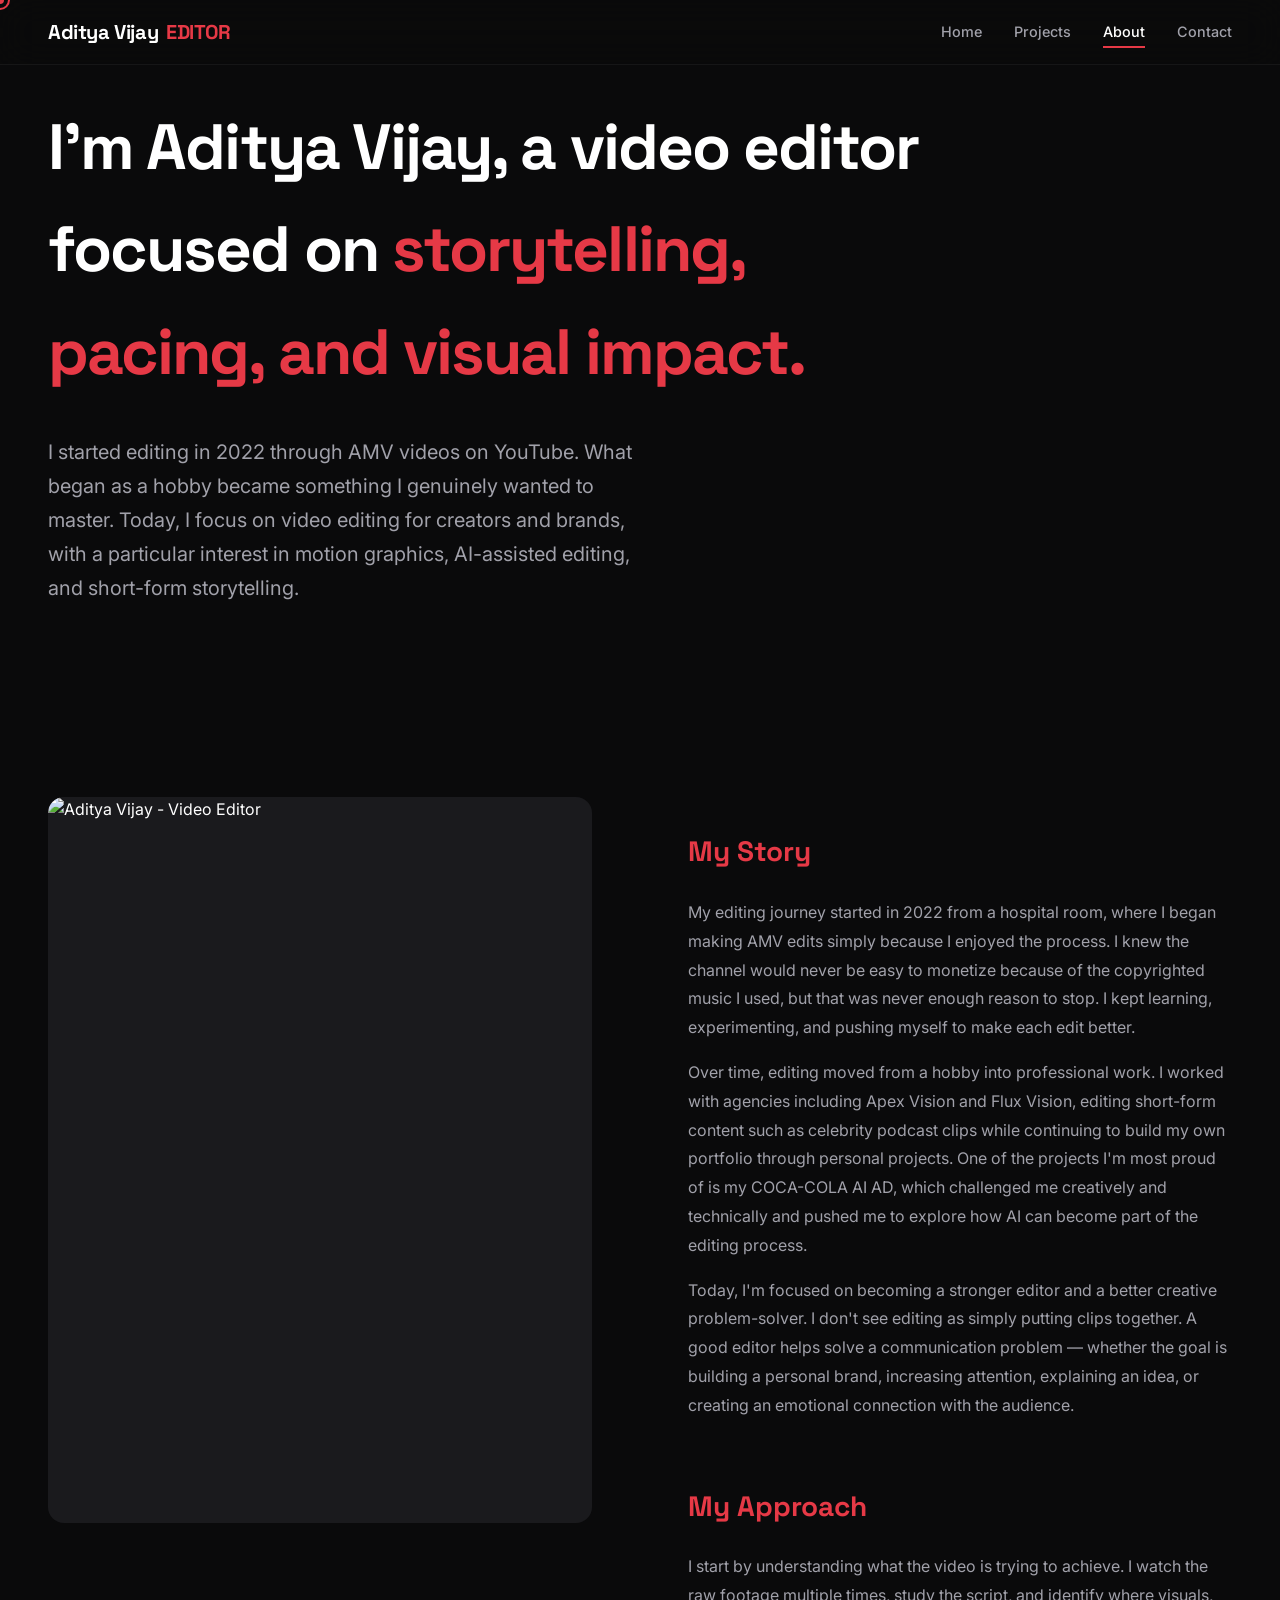
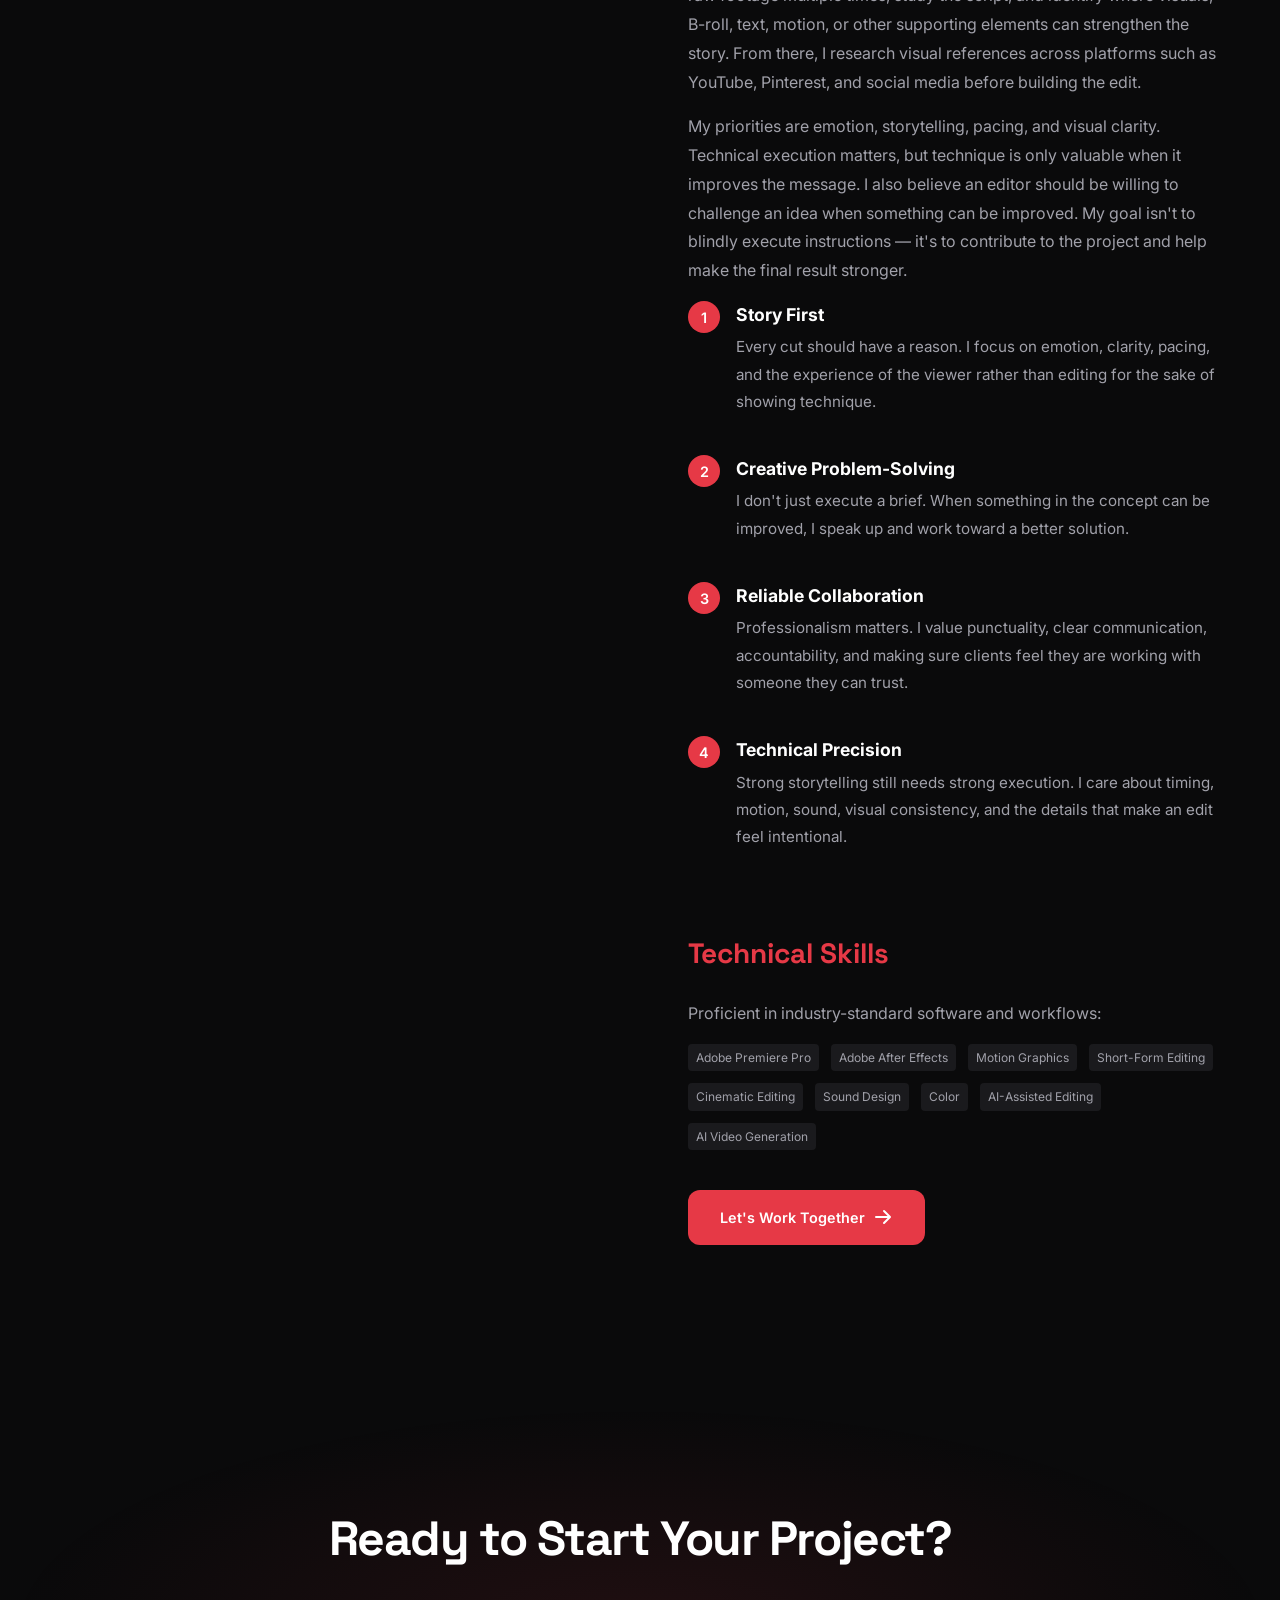
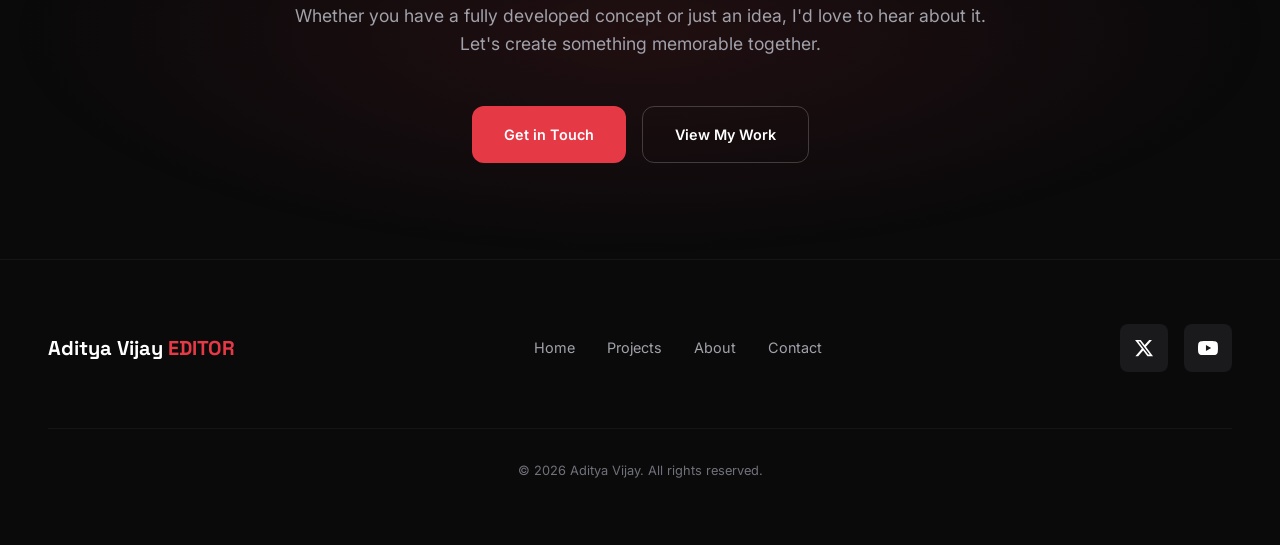
==== commit f5ae8052: "Update about.html" ====
--- a/video-editor-portfolio/about.html
+++ b/video-editor-portfolio/about.html
@@ -137,7 +137,7 @@
   <span class="project-tag">AI Video Generation</span>
 </div>
       <!-- CTA -->
-      <div class="about-section reveal">
+      <div class="about-section reveal" style="margin-top: 2.5rem;">
         <a href="contact.html" class="btn btn-primary">
           Let's Work Together
           <svg width="20" height="20" viewBox="0 0 20 20" fill="currentColor">
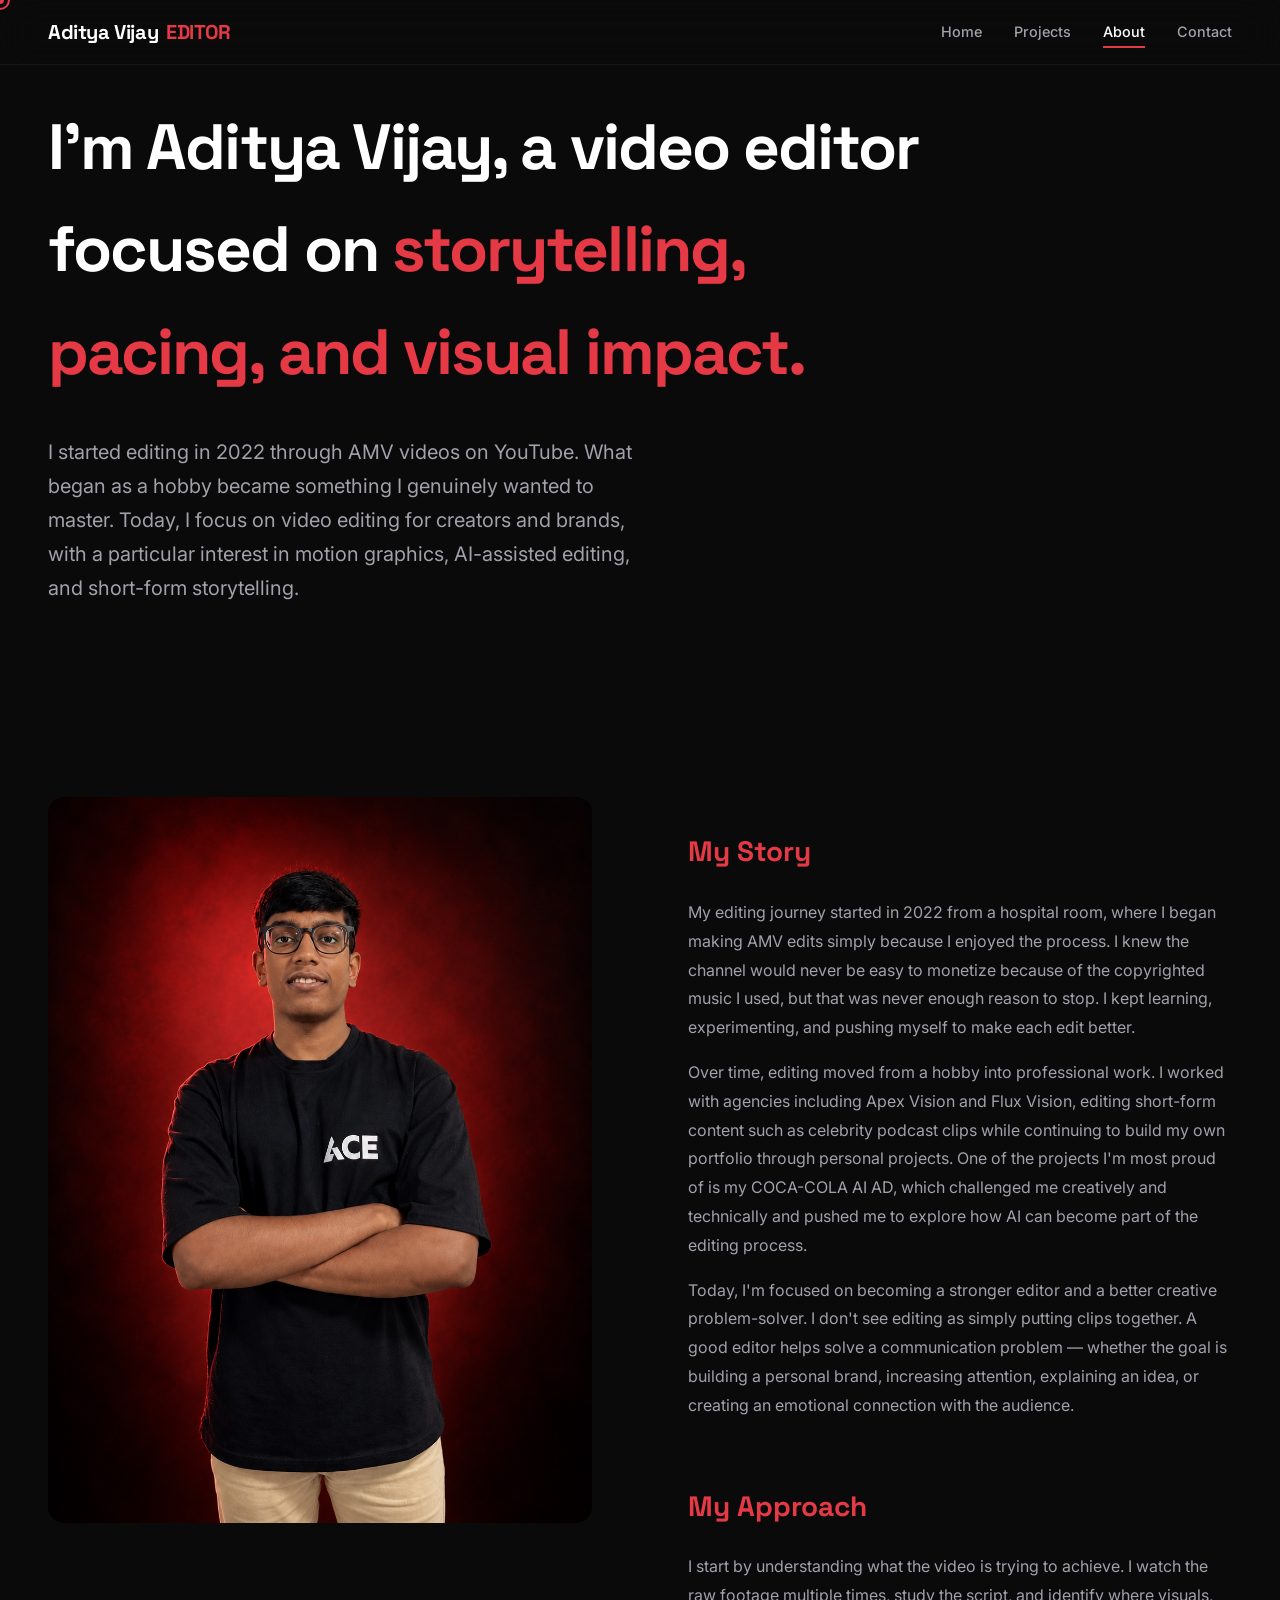
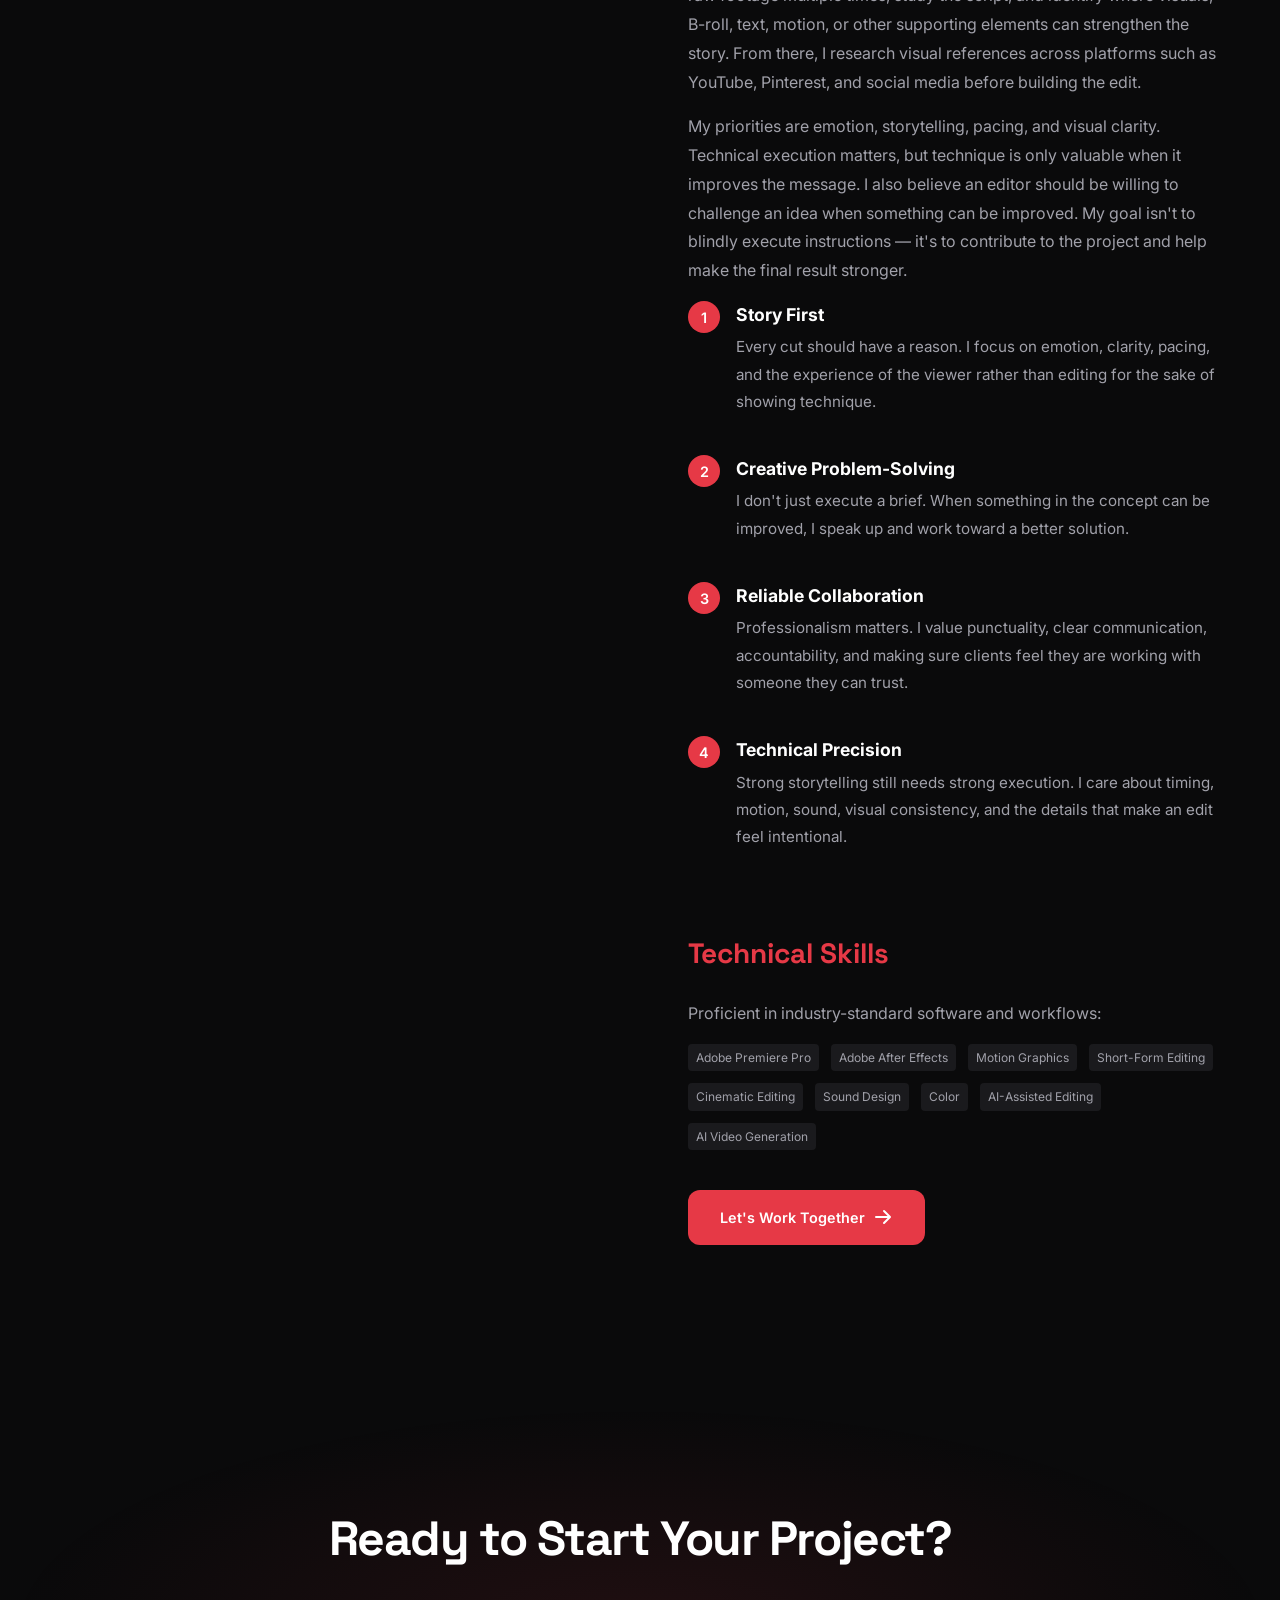
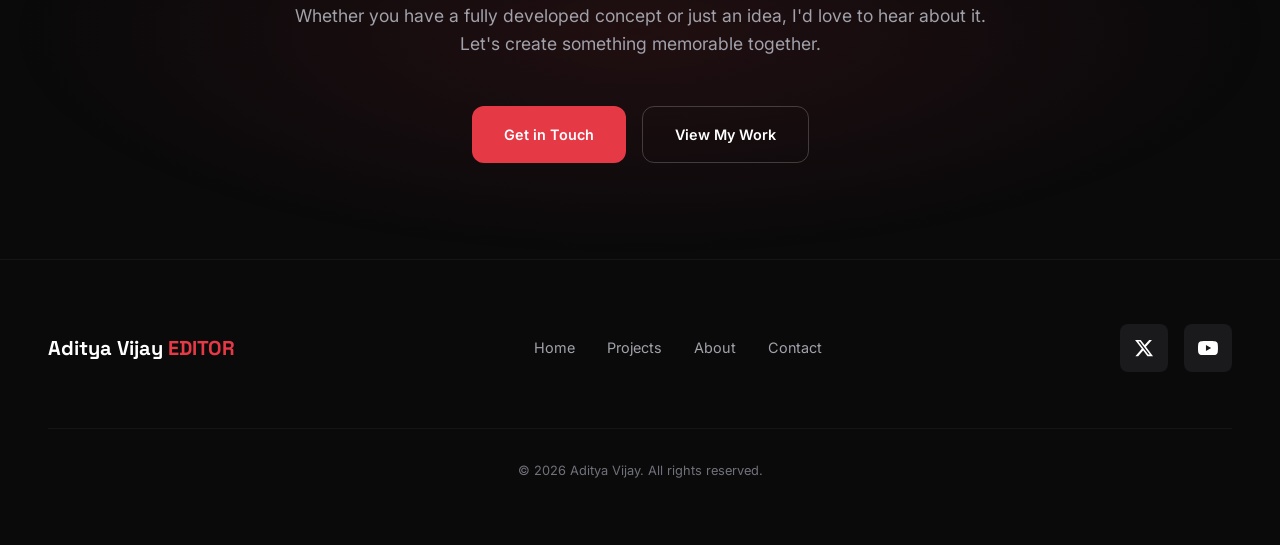
==== commit 59f8d628: "Update about.html" ====
--- a/video-editor-portfolio/about.html
+++ b/video-editor-portfolio/about.html
@@ -56,7 +56,7 @@
     <div class="about-image reveal">
       <div class="about-image-container">
         <!-- PLACEHOLDER: Replace with your photo -->
-        <img src="images/aditya-vijay.jpg" alt="Aditya Vijay - Video Editor" loading="lazy">
+        <img src="Images/aditya-vijay.jpg" alt="Aditya Vijay - Video Editor" loading="lazy">
       </div>
     </div>
 
